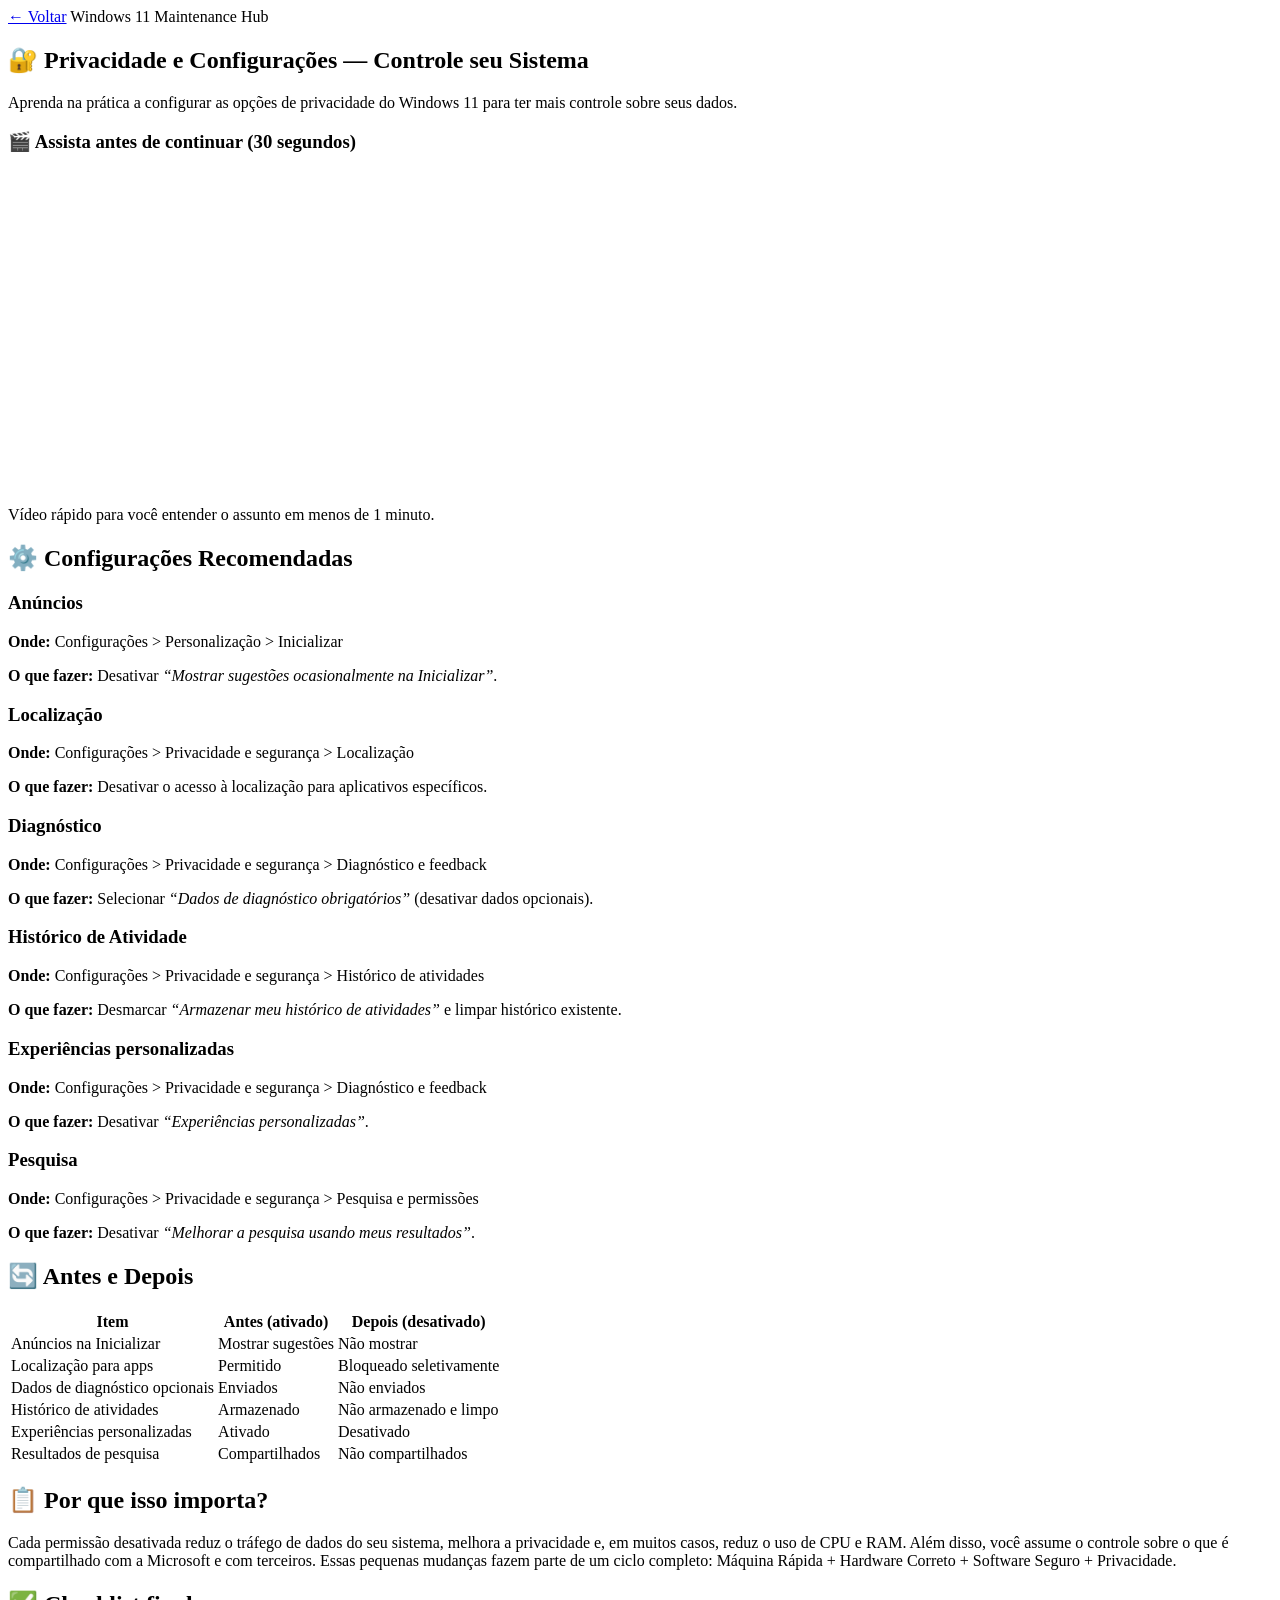
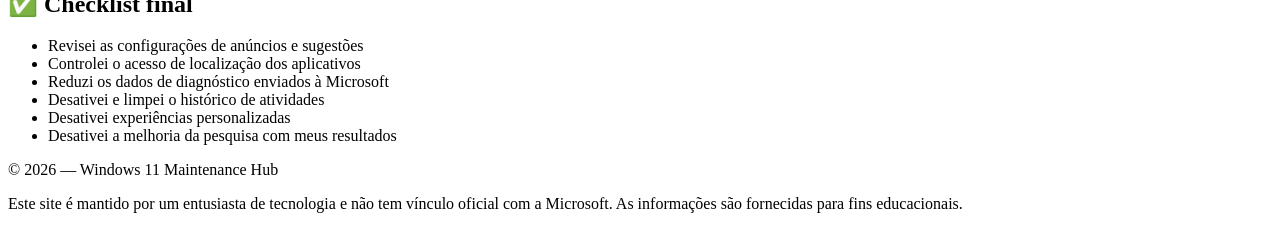
==== configuracoes.html @ 060be4b0 "Add configuracoes.html for Windows 11 privacy guide This HTML file provides a comprehensive guide on" ====
<!DOCTYPE html>
<html lang="pt-BR">
<head>
    <meta charset="UTF-8">
    <meta name="viewport" content="width=device-width, initial-scale=1.0">
    <title>🔐 Privacidade e Configurações — Controle seu Windows 11</title>
    <meta name="description" content="Aprenda a configurar permissões, telemetria e privacidade no Windows 11. Controle o que seu sistema compartilha.">
    <link rel="canonical" href="https://edusidegum.github.io/windows11/configuracoes.html">
    <meta name="robots" content="index, follow, max-snippet:-1, max-image-preview:large">
    <meta property="og:type" content="website">
    <meta property="og:title" content="🔐 Privacidade e Configurações — Controle seu Windows 11">
    <meta property="og:description" content="Aprenda a configurar permissões, telemetria e privacidade no Windows 11. Controle o que seu sistema compartilha.">
    <meta property="og:url" content="https://edusidegum.github.io/windows11/configuracoes.html">
    <meta property="og:image" content="https://edusidegum.github.io/windows11/assets/img/og-privacidade.jpg">
    <meta property="og:locale" content="pt_BR">
    <meta name="twitter:card" content="summary_large_image">
    <link rel="stylesheet" href="assets/css/style.css">
</head>
<body>
    <header class="topbar">
        <div class="container topbar-inner">
            <a href="dashboard.html" class="btn-voltar">← Voltar</a>
            <span class="topbar-title">Windows 11 Maintenance Hub</span>
        </div>
    </header>
    <main class="container">
        <section class="hero">
            <h1>🔐 Privacidade e Configurações — Controle seu Sistema</h1>
            <p>Aprenda na prática a configurar as opções de privacidade do Windows 11 para ter mais controle sobre seus dados.</p>
        </section>

        <section class="video-destaque">
            <h3>🎬 Assista antes de continuar (30 segundos)</h3>
            <iframe width="560" height="315"
                src="https://www.youtube.com/embed/grVp3WsJunA"
                title="Vídeo explicativo rápido"
                frameborder="0"
                allow="accelerometer; autoplay; clipboard-write; encrypted-media; gyroscope; picture-in-picture"
                allowfullscreen>
            </iframe>
            <p class="legenda-video">Vídeo rápido para você entender o assunto em menos de 1 minuto.</p>
        </section>

        <section class="secao-cards">
            <h2>⚙️ Configurações Recomendadas</h2>
            <div class="grid-3">
                <article class="card">
                    <h3>Anúncios</h3>
                    <p><strong>Onde:</strong> Configurações &gt; Personalização &gt; Inicializar</p>
                    <p><strong>O que fazer:</strong> Desativar <em>“Mostrar sugestões ocasionalmente na Inicializar”</em>.</p>
                </article>
                <article class="card">
                    <h3>Localização</h3>
                    <p><strong>Onde:</strong> Configurações &gt; Privacidade e segurança &gt; Localização</p>
                    <p><strong>O que fazer:</strong> Desativar o acesso à localização para aplicativos específicos.</p>
                </article>
                <article class="card">
                    <h3>Diagnóstico</h3>
                    <p><strong>Onde:</strong> Configurações &gt; Privacidade e segurança &gt; Diagnóstico e feedback</p>
                    <p><strong>O que fazer:</strong> Selecionar <em>“Dados de diagnóstico obrigatórios”</em> (desativar dados opcionais).</p>
                </article>
                <article class="card">
                    <h3>Histórico de Atividade</h3>
                    <p><strong>Onde:</strong> Configurações &gt; Privacidade e segurança &gt; Histórico de atividades</p>
                    <p><strong>O que fazer:</strong> Desmarcar <em>“Armazenar meu histórico de atividades”</em> e limpar histórico existente.</p>
                </article>
                <article class="card">
                    <h3>Experiências personalizadas</h3>
                    <p><strong>Onde:</strong> Configurações &gt; Privacidade e segurança &gt; Diagnóstico e feedback</p>
                    <p><strong>O que fazer:</strong> Desativar <em>“Experiências personalizadas”</em>.</p>
                </article>
                <article class="card">
                    <h3>Pesquisa</h3>
                    <p><strong>Onde:</strong> Configurações &gt; Privacidade e segurança &gt; Pesquisa e permissões</p>
                    <p><strong>O que fazer:</strong> Desativar <em>“Melhorar a pesquisa usando meus resultados”</em>.</p>
                </article>
            </div>
        </section>

        <section class="secao-tabela">
            <h2>🔄 Antes e Depois</h2>
            <table>
                <thead>
                    <tr>
                        <th>Item</th>
                        <th>Antes (ativado)</th>
                        <th>Depois (desativado)</th>
                    </tr>
                </thead>
                <tbody>
                    <tr><td>Anúncios na Inicializar</td><td>Mostrar sugestões</td><td>Não mostrar</td></tr>
                    <tr><td>Localização para apps</td><td>Permitido</td><td>Bloqueado seletivamente</td></tr>
                    <tr><td>Dados de diagnóstico opcionais</td><td>Enviados</td><td>Não enviados</td></tr>
                    <tr><td>Histórico de atividades</td><td>Armazenado</td><td>Não armazenado e limpo</td></tr>
                    <tr><td>Experiências personalizadas</td><td>Ativado</td><td>Desativado</td></tr>
                    <tr><td>Resultados de pesquisa</td><td>Compartilhados</td><td>Não compartilhados</td></tr>
                </tbody>
            </table>
        </section>

        <section class="secao-importancia">
            <h2>📋 Por que isso importa?</h2>
            <p>Cada permissão desativada reduz o tráfego de dados do seu sistema, melhora a privacidade e, em muitos casos, reduz o uso de CPU e RAM. Além disso, você assume o controle sobre o que é compartilhado com a Microsoft e com terceiros. Essas pequenas mudanças fazem parte de um ciclo completo: Máquina Rápida + Hardware Correto + Software Seguro + Privacidade.</p>
        </section>

        <section class="checklist">
            <h2>✅ Checklist final</h2>
            <ul>
                <li>Revisei as configurações de anúncios e sugestões</li>
                <li>Controlei o acesso de localização dos aplicativos</li>
                <li>Reduzi os dados de diagnóstico enviados à Microsoft</li>
                <li>Desativei e limpei o histórico de atividades</li>
                <li>Desativei experiências personalizadas</li>
                <li>Desativei a melhoria da pesquisa com meus resultados</li>
            </ul>
        </section>
    </main>

    <footer class="site-footer">
        <div class="container">
            <p>© 2026 — Windows 11 Maintenance Hub</p>
            <p class="disclaimer">Este site é mantido por um entusiasta de tecnologia e não tem vínculo oficial com a Microsoft. As informações são fornecidas para fins educacionais.</p>
        </div>
    </footer>

    <script src="assets/js/main.js"></script>
</body>
</html>
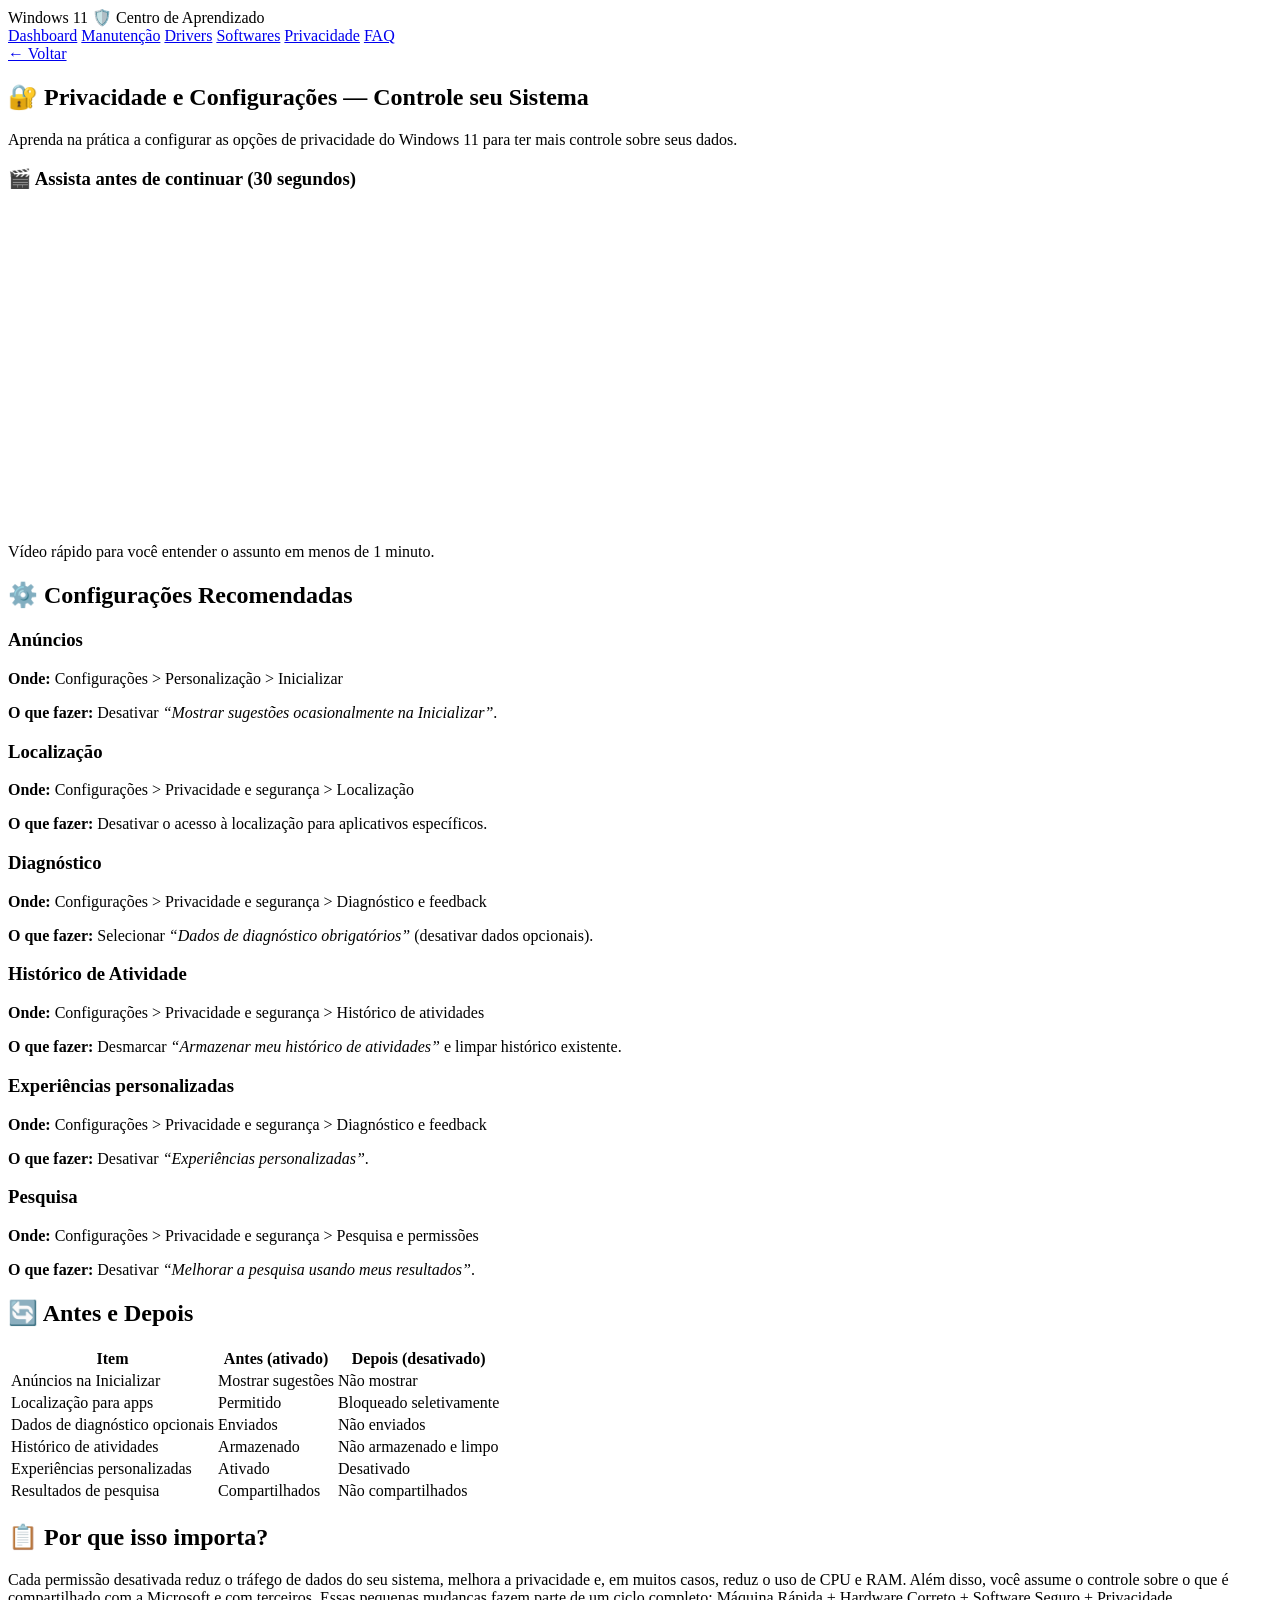
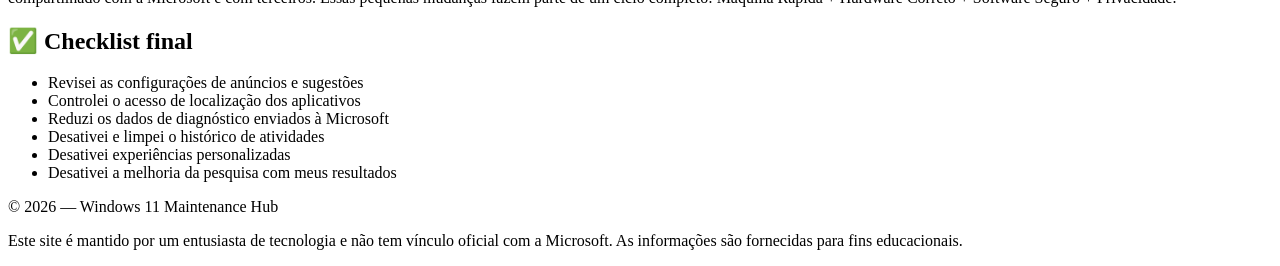
==== commit 726e100d: "Update configuracoes.html" ====
--- a/configuracoes.html
+++ b/configuracoes.html
@@ -17,12 +17,18 @@
     <link rel="stylesheet" href="assets/css/style.css">
 </head>
 <body>
-    <header class="topbar">
-        <div class="container topbar-inner">
-            <a href="dashboard.html" class="btn-voltar">← Voltar</a>
-            <span class="topbar-title">Windows 11 Maintenance Hub</span>
-        </div>
-    </header>
+    <header class="top-header">
+    <div class="header-logo">Windows 11 🛡️ <span>Centro de Aprendizado</span></div>
+    <nav class="header-nav">
+        <a href="dashboard.html">Dashboard</a>
+        <a href="manutencao.html">Manutenção</a>
+        <a href="drivers.html">Drivers</a>
+        <a href="softwares.html">Softwares</a>
+        <a href="configuracoes.html">Privacidade</a>
+        <a href="FAQ_Microsoft.html">FAQ</a>
+    </nav>
+    <a href="dashboard.html" class="btn-voltar">← Voltar</a>
+</header>
     <main class="container">
         <section class="hero">
             <h1>🔐 Privacidade e Configurações — Controle seu Sistema</h1>
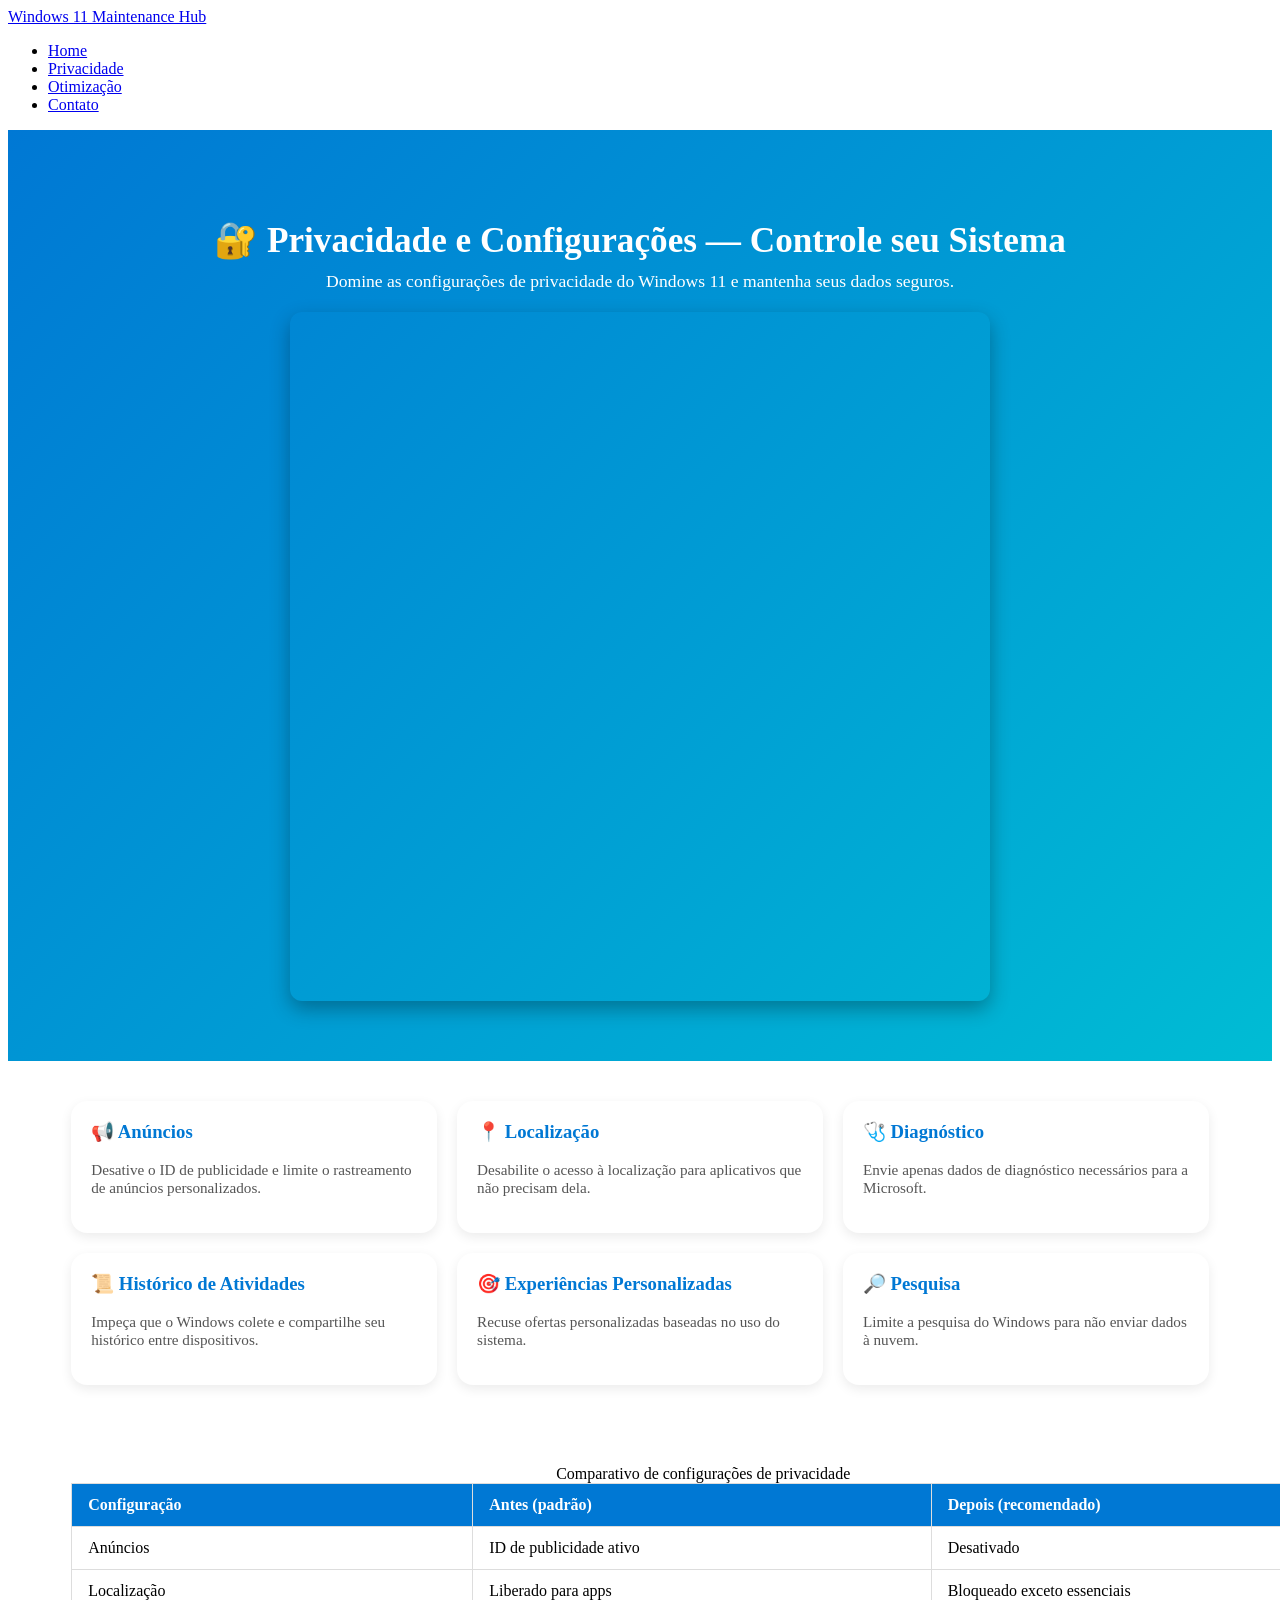
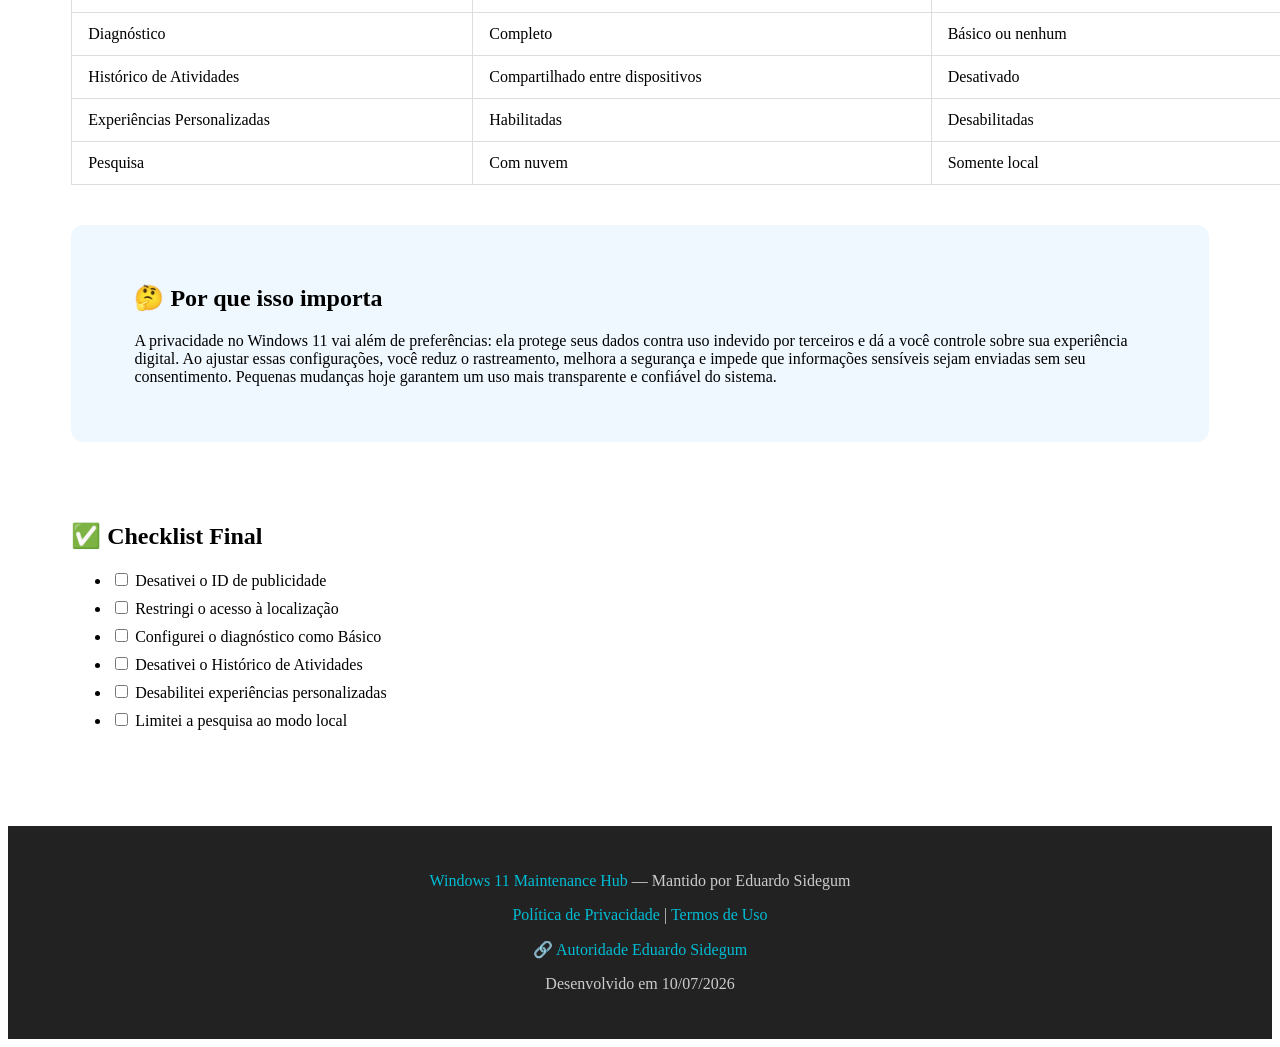
==== commit 87a72524: "Update configuracoes.html" ====
--- a/configuracoes.html
+++ b/configuracoes.html
@@ -1,134 +1,146 @@
 <!DOCTYPE html>
 <html lang="pt-BR">
 <head>
-    <meta charset="UTF-8">
-    <meta name="viewport" content="width=device-width, initial-scale=1.0">
-    <title>🔐 Privacidade e Configurações — Controle seu Windows 11</title>
-    <meta name="description" content="Aprenda a configurar permissões, telemetria e privacidade no Windows 11. Controle o que seu sistema compartilha.">
-    <link rel="canonical" href="https://edusidegum.github.io/windows11/configuracoes.html">
-    <meta name="robots" content="index, follow, max-snippet:-1, max-image-preview:large">
-    <meta property="og:type" content="website">
-    <meta property="og:title" content="🔐 Privacidade e Configurações — Controle seu Windows 11">
-    <meta property="og:description" content="Aprenda a configurar permissões, telemetria e privacidade no Windows 11. Controle o que seu sistema compartilha.">
-    <meta property="og:url" content="https://edusidegum.github.io/windows11/configuracoes.html">
-    <meta property="og:image" content="https://edusidegum.github.io/windows11/assets/img/og-privacidade.jpg">
-    <meta property="og:locale" content="pt_BR">
-    <meta name="twitter:card" content="summary_large_image">
-    <link rel="stylesheet" href="assets/css/style.css">
+  <meta charset="UTF-8">
+  <meta name="viewport" content="width=device-width, initial-scale=1.0">
+  <title>🔐 Privacidade e Configurações — Windows 11 Maintenance Hub</title>
+  <meta name="description" content="Configure a privacidade do seu Windows 11 com recomendações práticas. Controle anúncios, localização, diagnóstico e mais.">
+  <link rel="stylesheet" href="https://edusidegum.github.io/windows11/style.css">
+  <!-- Scripts compartilhados -->
+  <script src="https://edusidegum.github.io/windows11/bloco-incluir.js" defer></script>
+  <script src="https://edusidegum.github.io/windows11/bloco-protecao.js" defer></script>
+  <!-- Tracking: Cookies e GA4/GTM -->
+  <script src="https://edusidegum.github.io/windows11/cookies.js" defer></script>
+  <!-- Google tag (gtag.js) -->
+  <script async src="https://www.googletagmanager.com/gtag/js?id=G-XXXXXXXXXX"></script>
+  <script>
+    window.dataLayer = window.dataLayer || [];
+    function gtag(){dataLayer.push(arguments);}
+    gtag('js', new Date());
+    gtag('config', 'G-XXXXXXXXXX');
+  </script>
+  <!-- Efeitos visuais adicionais (CSS inline opcional) -->
+  <style>
+    .hero { background: linear-gradient(135deg, #0078d4, #00bcd4); color: #fff; padding: 60px 20px; text-align: center; }
+    .hero h1 { font-size: 2.2rem; margin-bottom: 10px; }
+    .hero p { font-size: 1.1rem; max-width: 700px; margin: 0 auto 20px; }
+    .video-wrapper { position: relative; padding-bottom: 56.25%; height: 0; overflow: hidden; max-width: 700px; margin: 0 auto; border-radius: 12px; box-shadow: 0 8px 20px rgba(0,0,0,0.3); }
+    .video-wrapper iframe { position: absolute; top: 0; left: 0; width: 100%; height: 100%; border: 0; }
+    .cards-grid { display: grid; grid-template-columns: repeat(auto-fit, minmax(280px, 1fr)); gap: 20px; padding: 40px 5%; }
+    .card { background: #fff; border-radius: 16px; padding: 20px; box-shadow: 0 4px 12px rgba(0,0,0,0.08); transition: transform 0.2s, box-shadow 0.2s; }
+    .card:hover { transform: translateY(-4px); box-shadow: 0 8px 24px rgba(0,0,0,0.12); }
+    .card h3 { color: #0078d4; margin-top: 0; }
+    .card p { color: #555; font-size: 0.95rem; }
+    .comparison-table { width: 100%; border-collapse: collapse; margin: 40px 5%; }
+    .comparison-table th, .comparison-table td { padding: 12px 16px; border: 1px solid #ddd; text-align: left; }
+    .comparison-table th { background: #0078d4; color: #fff; }
+    .comparison-table td { background: #fff; }
+    .educativo { background: #f0f8ff; padding: 40px 5%; border-radius: 12px; margin: 20px 5%; }
+    .checklist { padding: 40px 5%; }
+    .checklist li { margin-bottom: 8px; }
+    .site-footer { background: #222; color: #ccc; text-align: center; padding: 30px 20px; margin-top: 40px; }
+    .site-footer a { color: #00bcd4; text-decoration: none; }
+  </style>
 </head>
 <body>
-    <header class="top-header">
-    <div class="header-logo">Windows 11 🛡️ <span>Centro de Aprendizado</span></div>
-    <nav class="header-nav">
-        <a href="dashboard.html">Dashboard</a>
-        <a href="manutencao.html">Manutenção</a>
-        <a href="drivers.html">Drivers</a>
-        <a href="softwares.html">Softwares</a>
-        <a href="configuracoes.html">Privacidade</a>
-        <a href="FAQ_Microsoft.html">FAQ</a>
-    </nav>
-    <a href="dashboard.html" class="btn-voltar">← Voltar</a>
-</header>
-    <main class="container">
-        <section class="hero">
-            <h1>🔐 Privacidade e Configurações — Controle seu Sistema</h1>
-            <p>Aprenda na prática a configurar as opções de privacidade do Windows 11 para ter mais controle sobre seus dados.</p>
-        </section>
+  <!-- Header Local (Específico da página) -->
+  <header class="sticky-header" role="banner">
+    <div class="header-inner">
+      <a href="https://edusidegum.github.io/windows11/" class="logo">Windows 11 Maintenance Hub</a>
+      <nav aria-label="Navegação principal">
+        <ul>
+          <li><a href="index.html">Home</a></li>
+          <li><a href="configuracoes.html" class="active">Privacidade</a></li>
+          <li><a href="otimizacao.html">Otimização</a></li>
+          <li><a href="contato.html">Contato</a></li>
+        </ul>
+      </nav>
+    </div>
+  </header>
+  <div class="header-spacer"></div>
 
-        <section class="video-destaque">
-            <h3>🎬 Assista antes de continuar (30 segundos)</h3>
-            <iframe width="560" height="315"
-                src="https://www.youtube.com/embed/grVp3WsJunA"
-                title="Vídeo explicativo rápido"
-                frameborder="0"
-                allow="accelerometer; autoplay; clipboard-write; encrypted-media; gyroscope; picture-in-picture"
-                allowfullscreen>
-            </iframe>
-            <p class="legenda-video">Vídeo rápido para você entender o assunto em menos de 1 minuto.</p>
-        </section>
+  <!-- Hero -->
+  <section class="hero">
+    <h1>🔐 Privacidade e Configurações — Controle seu Sistema</h1>
+    <p>Domine as configurações de privacidade do Windows 11 e mantenha seus dados seguros.</p>
+    <div class="video-wrapper">
+      <iframe src="https://www.youtube.com/embed/_34GTJKnWNo" title="Privacidade Windows 11" allow="accelerometer; autoplay; clipboard-write; encrypted-media; gyroscope; picture-in-picture" allowfullscreen loading="lazy"></iframe>
+    </div>
+  </section>
 
-        <section class="secao-cards">
-            <h2>⚙️ Configurações Recomendadas</h2>
-            <div class="grid-3">
-                <article class="card">
-                    <h3>Anúncios</h3>
-                    <p><strong>Onde:</strong> Configurações &gt; Personalização &gt; Inicializar</p>
-                    <p><strong>O que fazer:</strong> Desativar <em>“Mostrar sugestões ocasionalmente na Inicializar”</em>.</p>
-                </article>
-                <article class="card">
-                    <h3>Localização</h3>
-                    <p><strong>Onde:</strong> Configurações &gt; Privacidade e segurança &gt; Localização</p>
-                    <p><strong>O que fazer:</strong> Desativar o acesso à localização para aplicativos específicos.</p>
-                </article>
-                <article class="card">
-                    <h3>Diagnóstico</h3>
-                    <p><strong>Onde:</strong> Configurações &gt; Privacidade e segurança &gt; Diagnóstico e feedback</p>
-                    <p><strong>O que fazer:</strong> Selecionar <em>“Dados de diagnóstico obrigatórios”</em> (desativar dados opcionais).</p>
-                </article>
-                <article class="card">
-                    <h3>Histórico de Atividade</h3>
-                    <p><strong>Onde:</strong> Configurações &gt; Privacidade e segurança &gt; Histórico de atividades</p>
-                    <p><strong>O que fazer:</strong> Desmarcar <em>“Armazenar meu histórico de atividades”</em> e limpar histórico existente.</p>
-                </article>
-                <article class="card">
-                    <h3>Experiências personalizadas</h3>
-                    <p><strong>Onde:</strong> Configurações &gt; Privacidade e segurança &gt; Diagnóstico e feedback</p>
-                    <p><strong>O que fazer:</strong> Desativar <em>“Experiências personalizadas”</em>.</p>
-                </article>
-                <article class="card">
-                    <h3>Pesquisa</h3>
-                    <p><strong>Onde:</strong> Configurações &gt; Privacidade e segurança &gt; Pesquisa e permissões</p>
-                    <p><strong>O que fazer:</strong> Desativar <em>“Melhorar a pesquisa usando meus resultados”</em>.</p>
-                </article>
-            </div>
-        </section>
+  <!-- 6 Cards de Configurações Recomendadas -->
+  <section class="cards-grid">
+    <article class="card">
+      <h3>📢 Anúncios</h3>
+      <p>Desative o ID de publicidade e limite o rastreamento de anúncios personalizados.</p>
+    </article>
+    <article class="card">
+      <h3>📍 Localização</h3>
+      <p>Desabilite o acesso à localização para aplicativos que não precisam dela.</p>
+    </article>
+    <article class="card">
+      <h3>🩺 Diagnóstico</h3>
+      <p>Envie apenas dados de diagnóstico necessários para a Microsoft.</p>
+    </article>
+    <article class="card">
+      <h3>📜 Histórico de Atividades</h3>
+      <p>Impeça que o Windows colete e compartilhe seu histórico entre dispositivos.</p>
+    </article>
+    <article class="card">
+      <h3>🎯 Experiências Personalizadas</h3>
+      <p>Recuse ofertas personalizadas baseadas no uso do sistema.</p>
+    </article>
+    <article class="card">
+      <h3>🔎 Pesquisa</h3>
+      <p>Limite a pesquisa do Windows para não enviar dados à nuvem.</p>
+    </article>
+  </section>
 
-        <section class="secao-tabela">
-            <h2>🔄 Antes e Depois</h2>
-            <table>
-                <thead>
-                    <tr>
-                        <th>Item</th>
-                        <th>Antes (ativado)</th>
-                        <th>Depois (desativado)</th>
-                    </tr>
-                </thead>
-                <tbody>
-                    <tr><td>Anúncios na Inicializar</td><td>Mostrar sugestões</td><td>Não mostrar</td></tr>
-                    <tr><td>Localização para apps</td><td>Permitido</td><td>Bloqueado seletivamente</td></tr>
-                    <tr><td>Dados de diagnóstico opcionais</td><td>Enviados</td><td>Não enviados</td></tr>
-                    <tr><td>Histórico de atividades</td><td>Armazenado</td><td>Não armazenado e limpo</td></tr>
-                    <tr><td>Experiências personalizadas</td><td>Ativado</td><td>Desativado</td></tr>
-                    <tr><td>Resultados de pesquisa</td><td>Compartilhados</td><td>Não compartilhados</td></tr>
-                </tbody>
-            </table>
-        </section>
+  <!-- Tabela Antes vs Depois -->
+  <table class="comparison-table">
+    <caption>Comparativo de configurações de privacidade</caption>
+    <thead>
+      <tr>
+        <th>Configuração</th>
+        <th>Antes (padrão)</th>
+        <th>Depois (recomendado)</th>
+      </tr>
+    </thead>
+    <tbody>
+      <tr><td>Anúncios</td><td>ID de publicidade ativo</td><td>Desativado</td></tr>
+      <tr><td>Localização</td><td>Liberado para apps</td><td>Bloqueado exceto essenciais</td></tr>
+      <tr><td>Diagnóstico</td><td>Completo</td><td>Básico ou nenhum</td></tr>
+      <tr><td>Histórico de Atividades</td><td>Compartilhado entre dispositivos</td><td>Desativado</td></tr>
+      <tr><td>Experiências Personalizadas</td><td>Habilitadas</td><td>Desabilitadas</td></tr>
+      <tr><td>Pesquisa</td><td>Com nuvem</td><td>Somente local</td></tr>
+    </tbody>
+  </table>
 
-        <section class="secao-importancia">
-            <h2>📋 Por que isso importa?</h2>
-            <p>Cada permissão desativada reduz o tráfego de dados do seu sistema, melhora a privacidade e, em muitos casos, reduz o uso de CPU e RAM. Além disso, você assume o controle sobre o que é compartilhado com a Microsoft e com terceiros. Essas pequenas mudanças fazem parte de um ciclo completo: Máquina Rápida + Hardware Correto + Software Seguro + Privacidade.</p>
-        </section>
+  <!-- Por que isso importa -->
+  <section class="educativo">
+    <h2>🤔 Por que isso importa</h2>
+    <p>A privacidade no Windows 11 vai além de preferências: ela protege seus dados contra uso indevido por terceiros e dá a você controle sobre sua experiência digital. Ao ajustar essas configurações, você reduz o rastreamento, melhora a segurança e impede que informações sensíveis sejam enviadas sem seu consentimento. Pequenas mudanças hoje garantem um uso mais transparente e confiável do sistema.</p>
+  </section>
 
-        <section class="checklist">
-            <h2>✅ Checklist final</h2>
-            <ul>
-                <li>Revisei as configurações de anúncios e sugestões</li>
-                <li>Controlei o acesso de localização dos aplicativos</li>
-                <li>Reduzi os dados de diagnóstico enviados à Microsoft</li>
-                <li>Desativei e limpei o histórico de atividades</li>
-                <li>Desativei experiências personalizadas</li>
-                <li>Desativei a melhoria da pesquisa com meus resultados</li>
-            </ul>
-        </section>
-    </main>
+  <!-- Checklist Final -->
+  <section class="checklist">
+    <h2>✅ Checklist Final</h2>
+    <ul>
+      <li><input type="checkbox" id="c1"><label for="c1"> Desativei o ID de publicidade</label></li>
+      <li><input type="checkbox" id="c2"><label for="c2"> Restringi o acesso à localização</label></li>
+      <li><input type="checkbox" id="c3"><label for="c3"> Configurei o diagnóstico como Básico</label></li>
+      <li><input type="checkbox" id="c4"><label for="c4"> Desativei o Histórico de Atividades</label></li>
+      <li><input type="checkbox" id="c5"><label for="c5"> Desabilitei experiências personalizadas</label></li>
+      <li><input type="checkbox" id="c6"><label for="c6"> Limitei a pesquisa ao modo local</label></li>
+    </ul>
+  </section>
 
-    <footer class="site-footer">
-        <div class="container">
-            <p>© 2026 — Windows 11 Maintenance Hub</p>
-            <p class="disclaimer">Este site é mantido por um entusiasta de tecnologia e não tem vínculo oficial com a Microsoft. As informações são fornecidas para fins educacionais.</p>
-        </div>
-    </footer>
-
-    <script src="assets/js/main.js"></script>
+  <!-- Footer Compartilhado (via include ou direto) -->
+  <footer class="site-footer" role="contentinfo">
+    <p><a href="https://edusidegum.github.io/windows11/">Windows 11 Maintenance Hub</a> — Mantido por Eduardo Sidegum</p>
+    <p><a href="politica-de-privacidade.html">Política de Privacidade</a> | <a href="termos-de-uso.html">Termos de Uso</a></p>
+    <p>🔗 <a href="https://edusidegum.github.io/">Autoridade Eduardo Sidegum</a></p>
+    <p>Desenvolvido em 10/07/2026</p>
+  </footer>
 </body>
 </html>
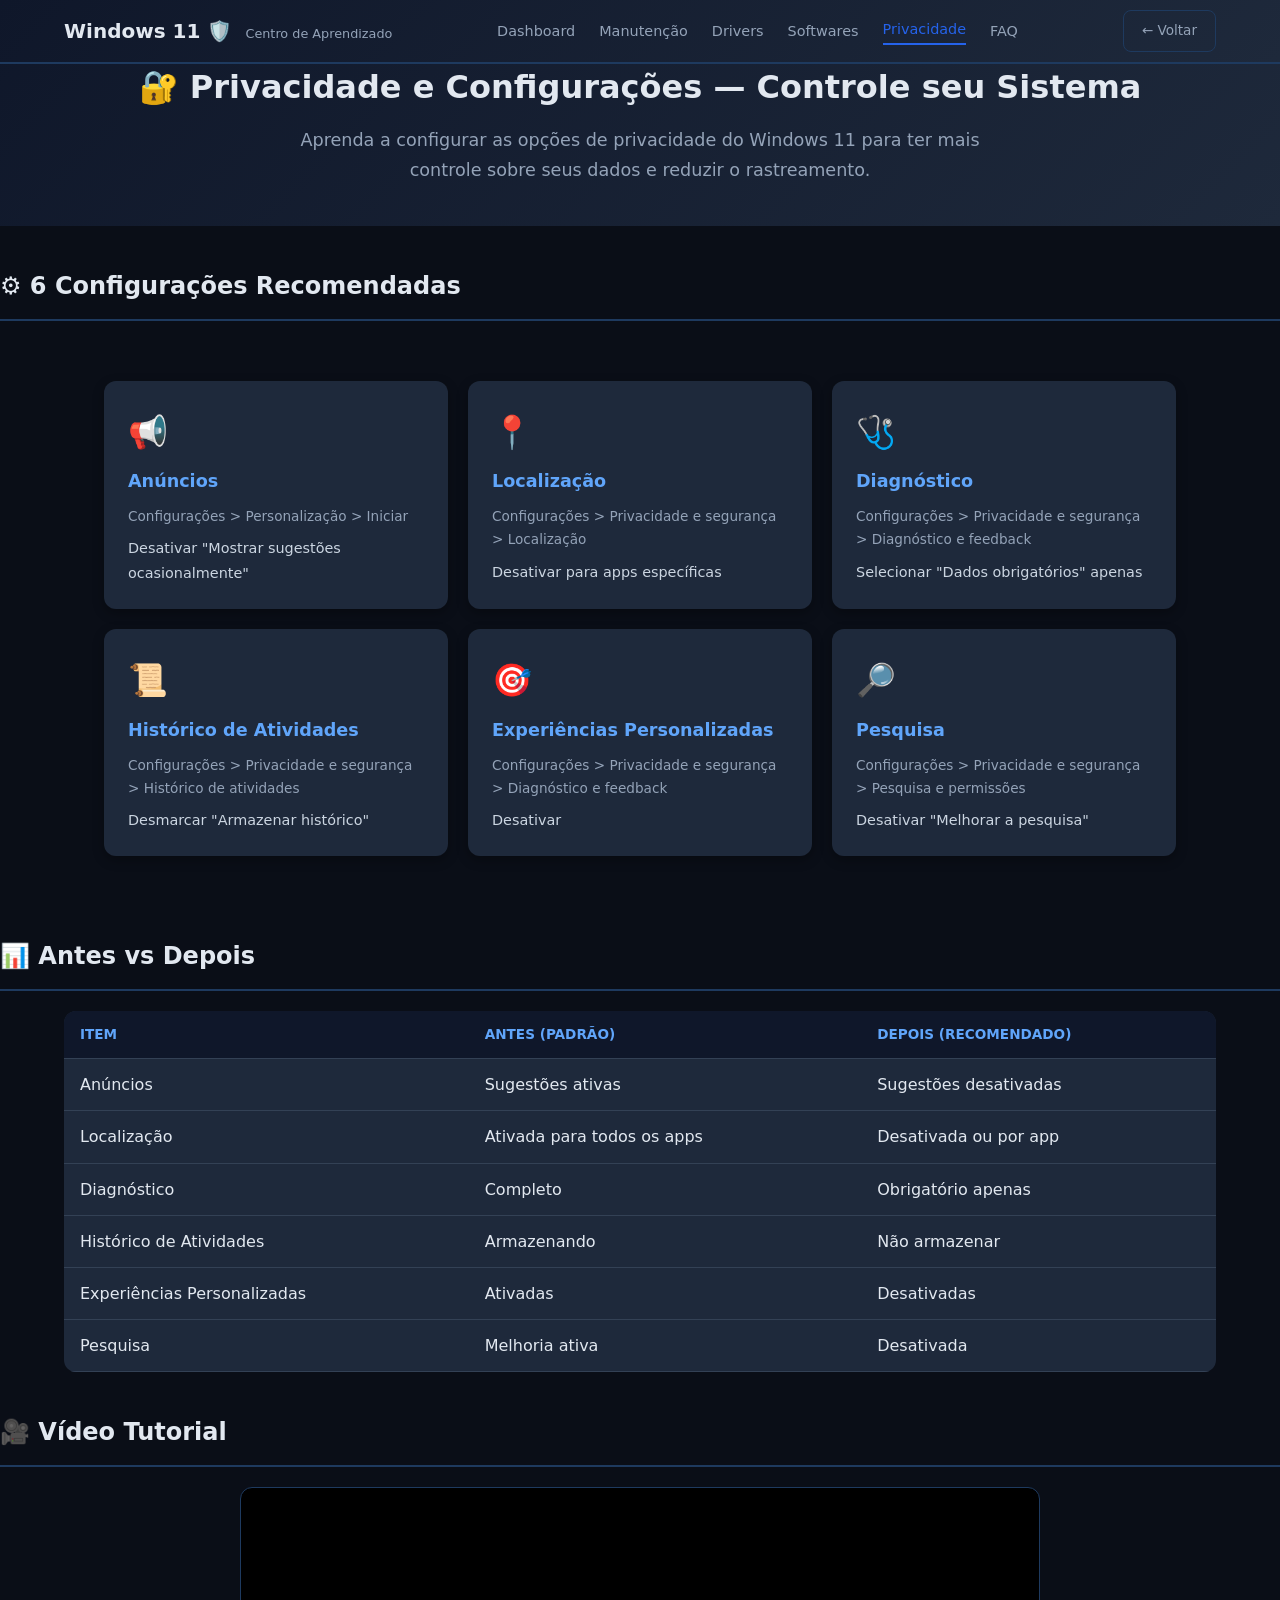
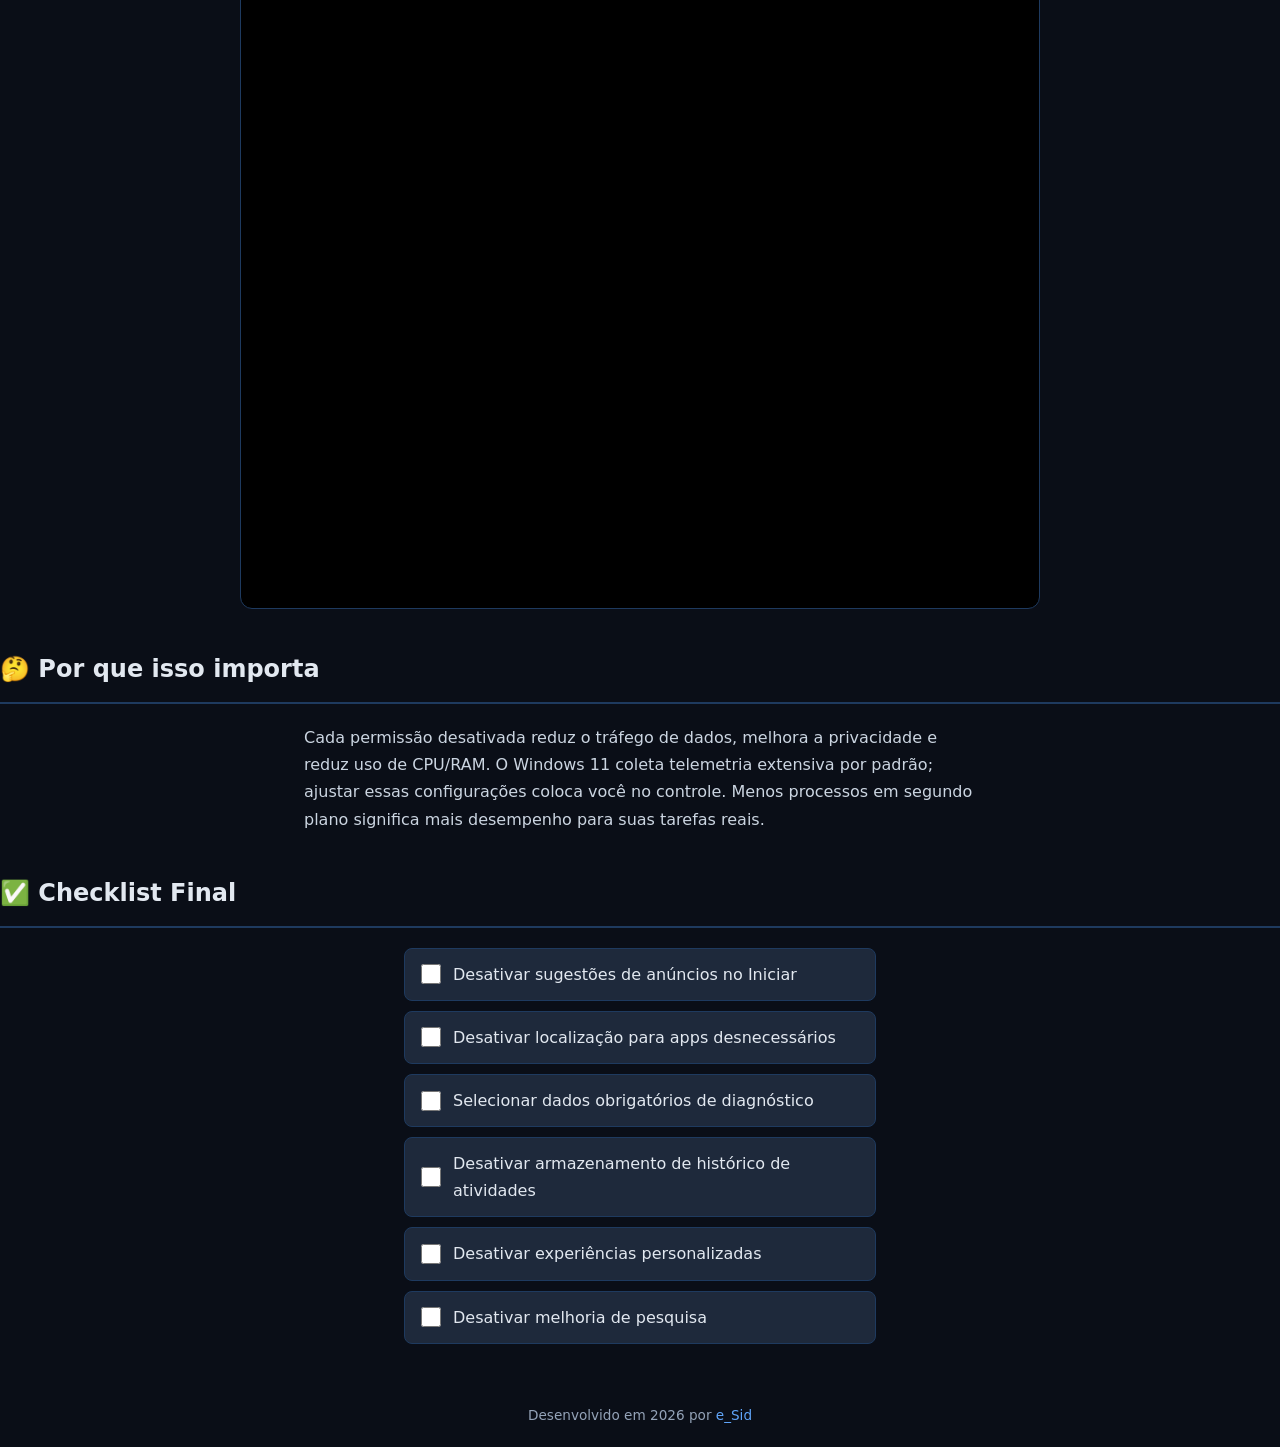
==== commit 63264b42: "Update configuracoes.html" ====
--- a/configuracoes.html
+++ b/configuracoes.html
@@ -3,144 +3,379 @@
 <head>
   <meta charset="UTF-8">
   <meta name="viewport" content="width=device-width, initial-scale=1.0">
-  <title>🔐 Privacidade e Configurações — Windows 11 Maintenance Hub</title>
-  <meta name="description" content="Configure a privacidade do seu Windows 11 com recomendações práticas. Controle anúncios, localização, diagnóstico e mais.">
-  <link rel="stylesheet" href="https://edusidegum.github.io/windows11/style.css">
-  <!-- Scripts compartilhados -->
-  <script src="https://edusidegum.github.io/windows11/bloco-incluir.js" defer></script>
-  <script src="https://edusidegum.github.io/windows11/bloco-protecao.js" defer></script>
-  <!-- Tracking: Cookies e GA4/GTM -->
-  <script src="https://edusidegum.github.io/windows11/cookies.js" defer></script>
-  <!-- Google tag (gtag.js) -->
-  <script async src="https://www.googletagmanager.com/gtag/js?id=G-XXXXXXXXXX"></script>
-  <script>
-    window.dataLayer = window.dataLayer || [];
-    function gtag(){dataLayer.push(arguments);}
-    gtag('js', new Date());
-    gtag('config', 'G-XXXXXXXXXX');
+
+  <!-- Scripts Core (defer) -->
+  <script src="https://raw.githubusercontent.com/edusidegum/menu/main/scripts/bloco-incluir.js" defer></script>
+  <script src="https://raw.githubusercontent.com/edusidegum/menu/main/scripts/bloco-protecao.js" defer></script>
+
+  <title>Privacidade e Configurações — Windows 11</title>
+  <meta name="description" content="Aprenda a configurar privacidade no Windows 11: anúncios, localização, diagnóstico, histórico de atividades e mais.">
+  <meta name="author" content="Eduardo Sidegum">
+  <meta name="robots" content="index, follow, max-snippet:-1, max-image-preview:large">
+  <meta name="googlebot" content="index, follow, max-snippet:-1, max-image-preview:large">
+  <meta name="bingbot" content="index, follow, max-snippet:-1, max-image-preview:large">
+
+  <link rel="canonical" href="https://edusidegum.github.io/windows11/configuracoes.html">
+
+  <!-- Open Graph -->
+  <meta property="og:type" content="website">
+  <meta property="og:title" content="Privacidade e Configurações — Windows 11">
+  <meta property="og:description" content="Aprenda a configurar privacidade no Windows 11: anúncios, localização, diagnóstico, histórico de atividades e mais.">
+  <meta property="og:url" content="https://edusidegum.github.io/windows11/configuracoes.html">
+  <meta property="og:image" content="https://edusidegum.github.io/windows11/assets/img/og-configuracoes.webp">
+  <meta property="og:locale" content="pt_BR">
+  <meta name="twitter:card" content="summary_large_image">
+  <meta name="twitter:title" content="Privacidade e Configurações — Windows 11">
+  <meta name="twitter:description" content="Aprenda a configurar privacidade no Windows 11: anúncios, localização, diagnóstico, histórico de atividades e mais.">
+  <meta name="twitter:image" content="https://edusidegum.github.io/windows11/assets/img/og-configuracoes.webp">
+
+  <!-- CSS -->
+  <link rel="stylesheet" href="assets/css/style.css">
+
+  <!-- JSON-LD -->
+  <script type="application/ld+json">
+  {
+    "@context": "https://schema.org",
+    "@graph": [
+      {
+        "@type": "Person",
+        "@id": "https://edusidegum.github.io/windows11/#person",
+        "name": "Eduardo Sidegum",
+        "jobTitle": "Especialista em Windows 11"
+      },
+      {
+        "@type": "WebSite",
+        "@id": "https://edusidegum.github.io/windows11/#website",
+        "url": "https://edusidegum.github.io/windows11/",
+        "publisher": { "@id": "https://edusidegum.github.io/windows11/#person" }
+      },
+      {
+        "@type": "BreadcrumbList",
+        "itemListElement": [
+          { "@type": "ListItem", "position": 1, "name": "Dashboard", "item": "https://edusidegum.github.io/windows11/dashboard.html" },
+          { "@type": "ListItem", "position": 2, "name": "Privacidade e Configurações", "item": "https://edusidegum.github.io/windows11/configuracoes.html" }
+        ]
+      }
+    ]
+  }
   </script>
-  <!-- Efeitos visuais adicionais (CSS inline opcional) -->
+
   <style>
-    .hero { background: linear-gradient(135deg, #0078d4, #00bcd4); color: #fff; padding: 60px 20px; text-align: center; }
-    .hero h1 { font-size: 2.2rem; margin-bottom: 10px; }
-    .hero p { font-size: 1.1rem; max-width: 700px; margin: 0 auto 20px; }
-    .video-wrapper { position: relative; padding-bottom: 56.25%; height: 0; overflow: hidden; max-width: 700px; margin: 0 auto; border-radius: 12px; box-shadow: 0 8px 20px rgba(0,0,0,0.3); }
-    .video-wrapper iframe { position: absolute; top: 0; left: 0; width: 100%; height: 100%; border: 0; }
-    .cards-grid { display: grid; grid-template-columns: repeat(auto-fit, minmax(280px, 1fr)); gap: 20px; padding: 40px 5%; }
-    .card { background: #fff; border-radius: 16px; padding: 20px; box-shadow: 0 4px 12px rgba(0,0,0,0.08); transition: transform 0.2s, box-shadow 0.2s; }
-    .card:hover { transform: translateY(-4px); box-shadow: 0 8px 24px rgba(0,0,0,0.12); }
-    .card h3 { color: #0078d4; margin-top: 0; }
-    .card p { color: #555; font-size: 0.95rem; }
-    .comparison-table { width: 100%; border-collapse: collapse; margin: 40px 5%; }
-    .comparison-table th, .comparison-table td { padding: 12px 16px; border: 1px solid #ddd; text-align: left; }
-    .comparison-table th { background: #0078d4; color: #fff; }
-    .comparison-table td { background: #fff; }
-    .educativo { background: #f0f8ff; padding: 40px 5%; border-radius: 12px; margin: 20px 5%; }
-    .checklist { padding: 40px 5%; }
-    .checklist li { margin-bottom: 8px; }
-    .site-footer { background: #222; color: #ccc; text-align: center; padding: 30px 20px; margin-top: 40px; }
-    .site-footer a { color: #00bcd4; text-decoration: none; }
+    /* Classes exclusivas para esta página */
+    .config-hero {
+      text-align: center;
+      padding: 60px 5% 40px;
+      background: linear-gradient(135deg, #0f172a 0%, #1e293b 100%);
+      color: #e2e8f0;
+    }
+    .config-hero h1 {
+      font-size: 2rem;
+      margin-bottom: 12px;
+    }
+    .config-hero p {
+      font-size: 1.1rem;
+      color: #94a3b8;
+      max-width: 700px;
+      margin: 0 auto;
+    }
+    .config-grid {
+      display: grid;
+      grid-template-columns: repeat(auto-fit, minmax(280px, 1fr));
+      gap: 20px;
+      padding: 40px 5%;
+      max-width: 1200px;
+      margin: 0 auto;
+    }
+    .config-card {
+      background: #1e293b;
+      border-radius: 12px;
+      padding: 24px;
+      color: #e2e8f0;
+      box-shadow: 0 4px 12px rgba(0,0,0,0.3);
+      transition: transform 0.2s;
+    }
+    .config-card:hover {
+      transform: translateY(-4px);
+    }
+    .config-card .icon {
+      font-size: 2rem;
+      margin-bottom: 8px;
+    }
+    .config-card h3 {
+      font-size: 1.1rem;
+      margin-bottom: 8px;
+      color: #60a5fa;
+    }
+    .config-card .path {
+      font-size: 0.85rem;
+      color: #94a3b8;
+      margin-bottom: 8px;
+    }
+    .config-card .action {
+      font-size: 0.9rem;
+      color: #cbd5e1;
+    }
+    .section-title {
+      text-align: center;
+      font-size: 1.5rem;
+      margin: 40px 0 20px;
+      color: #e2e8f0;
+    }
+    .table-responsive {
+      overflow-x: auto;
+      margin: 0 5% 40px;
+    }
+    table {
+      width: 100%;
+      border-collapse: collapse;
+      background: #1e293b;
+      color: #e2e8f0;
+      border-radius: 12px;
+      overflow: hidden;
+    }
+    th, td {
+      padding: 12px 16px;
+      text-align: left;
+      border-bottom: 1px solid #334155;
+    }
+    th {
+      background: #0f172a;
+      color: #60a5fa;
+      font-weight: 600;
+    }
+    .video-wrapper {
+      position: relative;
+      padding-bottom: 56.25%;
+      height: 0;
+      overflow: hidden;
+      max-width: 800px;
+      margin: 0 auto 40px;
+      border-radius: 12px;
+    }
+    .video-wrapper iframe {
+      position: absolute;
+      top: 0;
+      left: 0;
+      width: 100%;
+      height: 100%;
+      border: 0;
+    }
+    .why-section {
+      max-width: 800px;
+      margin: 0 auto 40px;
+      padding: 0 5%;
+      color: #cbd5e1;
+      font-size: 1rem;
+      line-height: 1.7;
+    }
+    .checklist {
+      max-width: 600px;
+      margin: 0 auto 40px;
+      padding: 0 5%;
+    }
+    .checklist-item {
+      display: flex;
+      align-items: center;
+      gap: 12px;
+      padding: 12px 16px;
+      background: #1e293b;
+      border-radius: 8px;
+      margin-bottom: 10px;
+      color: #e2e8f0;
+      cursor: pointer;
+      transition: background 0.2s;
+    }
+    .checklist-item.checked {
+      background: #0f172a;
+      text-decoration: line-through;
+      opacity: 0.7;
+    }
+    .checklist-item input[type="checkbox"] {
+      width: 20px;
+      height: 20px;
+      accent-color: #2563eb;
+      cursor: pointer;
+    }
+    .authority-link {
+      text-align: center;
+      padding: 20px 5%;
+      color: #94a3b8;
+      font-size: 0.85rem;
+    }
+    .authority-link a {
+      color: #60a5fa;
+      text-decoration: none;
+    }
+    .authority-link a:hover {
+      text-decoration: underline;
+    }
+    @media (max-width: 700px) {
+      .config-hero h1 { font-size: 1.5rem; }
+      .config-grid { grid-template-columns: 1fr; padding: 20px 3%; }
+    }
   </style>
 </head>
 <body>
-  <!-- Header Local (Específico da página) -->
-  <header class="sticky-header" role="banner">
-    <div class="header-inner">
-      <a href="https://edusidegum.github.io/windows11/" class="logo">Windows 11 Maintenance Hub</a>
-      <nav aria-label="Navegação principal">
-        <ul>
-          <li><a href="index.html">Home</a></li>
-          <li><a href="configuracoes.html" class="active">Privacidade</a></li>
-          <li><a href="otimizacao.html">Otimização</a></li>
-          <li><a href="contato.html">Contato</a></li>
-        </ul>
-      </nav>
-    </div>
-  </header>
-  <div class="header-spacer"></div>
-
-  <!-- Hero -->
-  <section class="hero">
+
+  <!-- Header Local (idêntico às demais páginas) -->
+  <div class="top-header" style="padding: 0 5%; height: 64px; display: flex; align-items: center; justify-content: space-between; background: linear-gradient(135deg, #0f172a 0%, #1e293b 100%); border-bottom: 2px solid #1e3a5f;">
+    <div>
+      <span style="font-size: 1.25rem; font-weight: 700; color: #e2e8f0;">Windows 11 🛡️</span>
+      <span style="font-size: 0.8rem; color: #94a3b8; margin-left: 8px;">Centro de Aprendizado</span>
+    </div>
+    <nav style="display: flex; gap: 24px; align-items: center;">
+      <a href="dashboard.html" style="color: #94a3b8; font-size: 0.9rem; text-decoration: none;">Dashboard</a>
+      <a href="manutencao.html" style="color: #94a3b8; font-size: 0.9rem; text-decoration: none;">Manutenção</a>
+      <a href="drivers.html" style="color: #94a3b8; font-size: 0.9rem; text-decoration: none;">Drivers</a>
+      <a href="softwares.html" style="color: #94a3b8; font-size: 0.9rem; text-decoration: none;">Softwares</a>
+      <a href="configuracoes.html" style="color: #2563eb; font-size: 0.9rem; text-decoration: none; border-bottom: 2px solid #2563eb; padding-bottom: 2px;">Privacidade</a>
+      <a href="FAQ_Microsoft.html" style="color: #94a3b8; font-size: 0.9rem; text-decoration: none;">FAQ</a>
+    </nav>
+    <a href="dashboard.html" style="display: inline-flex; align-items: center; gap: 4px; padding: 8px 18px; border: 1px solid #1e3a5f; border-radius: 8px; color: #94a3b8; font-size: 0.85rem; text-decoration: none; transition: all 0.2s;">← Voltar</a>
+  </div>
+
+  <!-- Hero Section -->
+  <section class="config-hero">
     <h1>🔐 Privacidade e Configurações — Controle seu Sistema</h1>
-    <p>Domine as configurações de privacidade do Windows 11 e mantenha seus dados seguros.</p>
-    <div class="video-wrapper">
-      <iframe src="https://www.youtube.com/embed/_34GTJKnWNo" title="Privacidade Windows 11" allow="accelerometer; autoplay; clipboard-write; encrypted-media; gyroscope; picture-in-picture" allowfullscreen loading="lazy"></iframe>
-    </div>
+    <p>Aprenda a configurar as opções de privacidade do Windows 11 para ter mais controle sobre seus dados e reduzir o rastreamento.</p>
   </section>
 
-  <!-- 6 Cards de Configurações Recomendadas -->
-  <section class="cards-grid">
-    <article class="card">
-      <h3>📢 Anúncios</h3>
-      <p>Desative o ID de publicidade e limite o rastreamento de anúncios personalizados.</p>
-    </article>
-    <article class="card">
-      <h3>📍 Localização</h3>
-      <p>Desabilite o acesso à localização para aplicativos que não precisam dela.</p>
-    </article>
-    <article class="card">
-      <h3>🩺 Diagnóstico</h3>
-      <p>Envie apenas dados de diagnóstico necessários para a Microsoft.</p>
-    </article>
-    <article class="card">
-      <h3>📜 Histórico de Atividades</h3>
-      <p>Impeça que o Windows colete e compartilhe seu histórico entre dispositivos.</p>
-    </article>
-    <article class="card">
-      <h3>🎯 Experiências Personalizadas</h3>
-      <p>Recuse ofertas personalizadas baseadas no uso do sistema.</p>
-    </article>
-    <article class="card">
-      <h3>🔎 Pesquisa</h3>
-      <p>Limite a pesquisa do Windows para não enviar dados à nuvem.</p>
-    </article>
-  </section>
-
-  <!-- Tabela Antes vs Depois -->
-  <table class="comparison-table">
-    <caption>Comparativo de configurações de privacidade</caption>
-    <thead>
-      <tr>
-        <th>Configuração</th>
-        <th>Antes (padrão)</th>
-        <th>Depois (recomendado)</th>
-      </tr>
-    </thead>
-    <tbody>
-      <tr><td>Anúncios</td><td>ID de publicidade ativo</td><td>Desativado</td></tr>
-      <tr><td>Localização</td><td>Liberado para apps</td><td>Bloqueado exceto essenciais</td></tr>
-      <tr><td>Diagnóstico</td><td>Completo</td><td>Básico ou nenhum</td></tr>
-      <tr><td>Histórico de Atividades</td><td>Compartilhado entre dispositivos</td><td>Desativado</td></tr>
-      <tr><td>Experiências Personalizadas</td><td>Habilitadas</td><td>Desabilitadas</td></tr>
-      <tr><td>Pesquisa</td><td>Com nuvem</td><td>Somente local</td></tr>
-    </tbody>
-  </table>
-
-  <!-- Por que isso importa -->
-  <section class="educativo">
-    <h2>🤔 Por que isso importa</h2>
-    <p>A privacidade no Windows 11 vai além de preferências: ela protege seus dados contra uso indevido por terceiros e dá a você controle sobre sua experiência digital. Ao ajustar essas configurações, você reduz o rastreamento, melhora a segurança e impede que informações sensíveis sejam enviadas sem seu consentimento. Pequenas mudanças hoje garantem um uso mais transparente e confiável do sistema.</p>
-  </section>
-
-  <!-- Checklist Final -->
-  <section class="checklist">
-    <h2>✅ Checklist Final</h2>
-    <ul>
-      <li><input type="checkbox" id="c1"><label for="c1"> Desativei o ID de publicidade</label></li>
-      <li><input type="checkbox" id="c2"><label for="c2"> Restringi o acesso à localização</label></li>
-      <li><input type="checkbox" id="c3"><label for="c3"> Configurei o diagnóstico como Básico</label></li>
-      <li><input type="checkbox" id="c4"><label for="c4"> Desativei o Histórico de Atividades</label></li>
-      <li><input type="checkbox" id="c5"><label for="c5"> Desabilitei experiências personalizadas</label></li>
-      <li><input type="checkbox" id="c6"><label for="c6"> Limitei a pesquisa ao modo local</label></li>
-    </ul>
-  </section>
-
-  <!-- Footer Compartilhado (via include ou direto) -->
-  <footer class="site-footer" role="contentinfo">
-    <p><a href="https://edusidegum.github.io/windows11/">Windows 11 Maintenance Hub</a> — Mantido por Eduardo Sidegum</p>
-    <p><a href="politica-de-privacidade.html">Política de Privacidade</a> | <a href="termos-de-uso.html">Termos de Uso</a></p>
-    <p>🔗 <a href="https://edusidegum.github.io/">Autoridade Eduardo Sidegum</a></p>
-    <p>Desenvolvido em 10/07/2026</p>
-  </footer>
+  <!-- Seção 1: 6 Configurações Recomendadas -->
+  <h2 class="section-title">⚙️ 6 Configurações Recomendadas</h2>
+  <div class="config-grid">
+    <div class="config-card">
+      <div class="icon">📢</div>
+      <h3>Anúncios</h3>
+      <div class="path">Configurações &gt; Personalização &gt; Iniciar</div>
+      <div class="action">Desativar "Mostrar sugestões ocasionalmente"</div>
+    </div>
+    <div class="config-card">
+      <div class="icon">📍</div>
+      <h3>Localização</h3>
+      <div class="path">Configurações &gt; Privacidade e segurança &gt; Localização</div>
+      <div class="action">Desativar para apps específicas</div>
+    </div>
+    <div class="config-card">
+      <div class="icon">🩺</div>
+      <h3>Diagnóstico</h3>
+      <div class="path">Configurações &gt; Privacidade e segurança &gt; Diagnóstico e feedback</div>
+      <div class="action">Selecionar "Dados obrigatórios" apenas</div>
+    </div>
+    <div class="config-card">
+      <div class="icon">📜</div>
+      <h3>Histórico de Atividades</h3>
+      <div class="path">Configurações &gt; Privacidade e segurança &gt; Histórico de atividades</div>
+      <div class="action">Desmarcar "Armazenar histórico"</div>
+    </div>
+    <div class="config-card">
+      <div class="icon">🎯</div>
+      <h3>Experiências Personalizadas</h3>
+      <div class="path">Configurações &gt; Privacidade e segurança &gt; Diagnóstico e feedback</div>
+      <div class="action">Desativar</div>
+    </div>
+    <div class="config-card">
+      <div class="icon">🔎</div>
+      <h3>Pesquisa</h3>
+      <div class="path">Configurações &gt; Privacidade e segurança &gt; Pesquisa e permissões</div>
+      <div class="action">Desativar "Melhorar a pesquisa"</div>
+    </div>
+  </div>
+
+  <!-- Seção 2: Tabela Antes vs Depois -->
+  <h2 class="section-title">📊 Antes vs Depois</h2>
+  <div class="table-responsive">
+    <table>
+      <thead>
+        <tr>
+          <th>Item</th>
+          <th>Antes (Padrão)</th>
+          <th>Depois (Recomendado)</th>
+        </tr>
+      </thead>
+      <tbody>
+        <tr><td>Anúncios</td><td>Sugestões ativas</td><td>Sugestões desativadas</td></tr>
+        <tr><td>Localização</td><td>Ativada para todos os apps</td><td>Desativada ou por app</td></tr>
+        <tr><td>Diagnóstico</td><td>Completo</td><td>Obrigatório apenas</td></tr>
+        <tr><td>Histórico de Atividades</td><td>Armazenando</td><td>Não armazenar</td></tr>
+        <tr><td>Experiências Personalizadas</td><td>Ativadas</td><td>Desativadas</td></tr>
+        <tr><td>Pesquisa</td><td>Melhoria ativa</td><td>Desativada</td></tr>
+      </tbody>
+    </table>
+  </div>
+
+  <!-- Seção 3: Vídeo Tutorial -->
+  <h2 class="section-title">🎥 Vídeo Tutorial</h2>
+  <div class="video-wrapper">
+    <iframe src="https://www.youtube.com/embed/_34GTJKnWNo" title="Tutorial de Privacidade no Windows 11" allowfullscreen loading="lazy"></iframe>
+  </div>
+
+  <!-- Seção 4: Por que isso importa -->
+  <h2 class="section-title">🤔 Por que isso importa</h2>
+  <div class="why-section">
+    <p>Cada permissão desativada reduz o tráfego de dados, melhora a privacidade e reduz uso de CPU/RAM. O Windows 11 coleta telemetria extensiva por padrão; ajustar essas configurações coloca você no controle. Menos processos em segundo plano significa mais desempenho para suas tarefas reais.</p>
+  </div>
+
+  <!-- Seção 5: Checklist Final -->
+  <h2 class="section-title">✅ Checklist Final</h2>
+  <div class="checklist" id="checklist">
+    <label class="checklist-item" data-key="anuncios">
+      <input type="checkbox"> Desativar sugestões de anúncios no Iniciar
+    </label>
+    <label class="checklist-item" data-key="localizacao">
+      <input type="checkbox"> Desativar localização para apps desnecessários
+    </label>
+    <label class="checklist-item" data-key="diagnostico">
+      <input type="checkbox"> Selecionar dados obrigatórios de diagnóstico
+    </label>
+    <label class="checklist-item" data-key="historico">
+      <input type="checkbox"> Desativar armazenamento de histórico de atividades
+    </label>
+    <label class="checklist-item" data-key="experiencias">
+      <input type="checkbox"> Desativar experiências personalizadas
+    </label>
+    <label class="checklist-item" data-key="pesquisa">
+      <input type="checkbox"> Desativar melhoria de pesquisa
+    </label>
+  </div>
+
+  <!-- Autoridade -->
+  <div class="authority-link">
+    Desenvolvido em 2026 por <a href="https://edusidegum.github.io/edusidegum/sobre.html" target="_blank" rel="noopener">e_Sid</a>
+  </div>
+
+  <!-- Footer via Include -->
+  <div id="footer"></div>
+
+  <!-- Tracking -->
+  <div id="cookies"></div>
+  <div id="ga4-gtm"></div>
+
+  <script>
+    // Persistência do checklist via localStorage
+    document.addEventListener('DOMContentLoaded', function() {
+      const items = document.querySelectorAll('.checklist-item');
+      items.forEach(function(item) {
+        const key = item.getAttribute('data-key');
+        const checkbox = item.querySelector('input[type="checkbox"]');
+        // Carregar estado salvo
+        const saved = localStorage.getItem('config_checklist_' + key);
+        if (saved === 'true') {
+          checkbox.checked = true;
+          item.classList.add('checked');
+        }
+        // Salvar ao clicar
+        checkbox.addEventListener('change', function() {
+          if (checkbox.checked) {
+            localStorage.setItem('config_checklist_' + key, 'true');
+            item.classList.add('checked');
+          } else {
+            localStorage.removeItem('config_checklist_' + key);
+            item.classList.remove('checked');
+          }
+        });
+      });
+    });
+  </script>
+
 </body>
 </html>
--- a/assets/css/style.css
+++ b/assets/css/style.css
@@ -0,0 +1,574 @@
+/* ===== VARIÁVEIS CSS ===== */
+:root {
+  --bg-primary: #0a0e17;
+  --bg-secondary: #111827;
+  --bg-card: #111827;
+  --bg-header: #0f172a;
+  --text-primary: #e2e8f0;
+  --text-secondary: #94a3b8;
+  --text-muted: #64748b;
+  --accent: #2563eb;
+  --accent-hover: #3b82f6;
+  --accent-glow: rgba(37, 99, 235, 0.3);
+  --success: #10b981;
+  --warning: #ef4444;
+  --border: #1e293b;
+  --border-accent: #1e3a5f;
+  --gradient-header: linear-gradient(135deg, #0f172a 0%, #1e293b 100%);
+  --gradient-btn: linear-gradient(135deg, #1e40af 0%, #2563eb 100%);
+  --font-stack: 'Segoe UI', system-ui, -apple-system, sans-serif;
+}
+
+/* ===== RESET ===== */
+*,
+*::before,
+*::after {
+  box-sizing: border-box;
+  margin: 0;
+  padding: 0;
+}
+
+html {
+  scroll-behavior: smooth;
+}
+
+body {
+  background-color: var(--bg-primary);
+  color: var(--text-primary);
+  font-family: var(--font-stack);
+  line-height: 1.7;
+}
+
+a {
+  color: var(--accent);
+  text-decoration: none;
+  transition: color 0.2s ease;
+}
+
+a:hover {
+  color: var(--accent-hover);
+}
+
+/* ===== UTILITÁRIOS DE LAYOUT ===== */
+.container {
+  max-width: 1120px;
+  margin: 0 auto;
+  padding: 0 20px;
+}
+
+/* ===== HEADER ===== */
+.top-header {
+  position: fixed;
+  top: 0;
+  width: 100%;
+  z-index: 1000;
+  background: var(--gradient-header);
+  border-bottom: 2px solid var(--border-accent);
+  display: flex;
+  align-items: center;
+  justify-content: space-between;
+  padding: 0 5%;
+  height: 64px;
+  transition: border-color 0.3s ease;
+}
+
+.top-header:hover {
+  border-bottom-color: var(--accent);
+}
+
+.header-logo {
+  font-size: 1.25rem;
+  font-weight: 700;
+  color: var(--text-primary);
+}
+
+.header-logo span {
+  font-size: 0.8rem;
+  color: var(--text-secondary);
+  margin-left: 8px;
+}
+
+.header-nav {
+  display: flex;
+  gap: 24px;
+  align-items: center;
+}
+
+.header-nav a {
+  color: var(--text-secondary);
+  font-size: 0.9rem;
+  padding: 4px 0;
+  transition: color 0.2s ease;
+}
+
+.header-nav a:hover {
+  color: var(--accent-hover);
+}
+
+.header-nav a.active {
+  color: var(--accent);
+  border-bottom: 2px solid var(--accent);
+  padding-bottom: 2px;
+}
+
+.btn-voltar {
+  display: inline-flex;
+  align-items: center;
+  gap: 4px;
+  padding: 8px 18px;
+  border: 1px solid var(--border-accent);
+  border-radius: 8px;
+  color: var(--text-secondary);
+  font-size: 0.85rem;
+  transition: all 0.2s ease;
+}
+
+.btn-voltar:hover {
+  border-color: var(--accent);
+  color: var(--accent);
+  background: rgba(37, 99, 235, 0.1);
+}
+
+.btn-voltar::before {
+  content: "\2190 ";
+}
+
+.header-spacer {
+  height: 64px;
+}
+
+/* ===== HERO SECTION ===== */
+.hero-section {
+  text-align: center;
+  padding: 80px 20px 60px;
+  background: linear-gradient(135deg, #0f172a 0%, #1e293b 50%, #0f172a 100%);
+  background-size: 400% 400%;
+  animation: gradientShift 10s ease infinite;
+}
+
+@keyframes gradientShift {
+  0% { background-position: 0% 50%; }
+  50% { background-position: 100% 50%; }
+  100% { background-position: 0% 50%; }
+}
+
+.hero-section h1 {
+  font-size: 2.5rem;
+  font-weight: 800;
+  margin-bottom: 16px;
+  line-height: 1.2;
+}
+
+.hero-section p {
+  font-size: 1.15rem;
+  color: var(--text-secondary);
+  max-width: 700px;
+  margin: 0 auto 24px;
+}
+
+.hero-tagline {
+  font-size: 0.9rem;
+  color: var(--accent);
+  font-style: italic;
+}
+
+/* ===== CARDS ===== */
+.card {
+  background: var(--bg-card);
+  border: 1px solid var(--border-accent);
+  border-radius: 12px;
+  padding: 24px;
+  transition: all 0.3s ease;
+}
+
+.card:hover {
+  border-color: var(--accent);
+  box-shadow: 0 0 20px var(--accent-glow);
+  transform: translateY(-2px);
+}
+
+/* ===== GRIDS ===== */
+.grid-2 {
+  display: grid;
+  gap: 24px;
+  grid-template-columns: 1fr;
+}
+
+.grid-3 {
+  display: grid;
+  gap: 24px;
+  grid-template-columns: 1fr;
+}
+
+.grid-4 {
+  display: grid;
+  gap: 24px;
+  grid-template-columns: 1fr;
+}
+
+@media (min-width: 640px) {
+  .grid-2 {
+    grid-template-columns: repeat(2, 1fr);
+  }
+  .grid-3 {
+    grid-template-columns: repeat(2, 1fr);
+  }
+  .grid-4 {
+    grid-template-columns: repeat(2, 1fr);
+  }
+}
+
+@media (min-width: 1024px) {
+  .grid-3 {
+    grid-template-columns: repeat(3, 1fr);
+  }
+  .grid-4 {
+    grid-template-columns: repeat(4, 1fr);
+  }
+}
+
+/* ===== BOTÕES ===== */
+.btn {
+  display: inline-block;
+  padding: 12px 28px;
+  border-radius: 8px;
+  font-weight: 600;
+  font-size: 0.95rem;
+  cursor: pointer;
+  transition: all 0.3s ease;
+  border: none;
+  text-decoration: none;
+  display: inline-flex;
+  align-items: center;
+  gap: 8px;
+}
+
+.btn-primary {
+  background: var(--gradient-btn);
+  color: #fff;
+  box-shadow: 0 4px 15px rgba(37, 99, 235, 0.3);
+}
+
+.btn-primary:hover {
+  box-shadow: 0 6px 25px rgba(37, 99, 235, 0.5);
+  transform: translateY(-1px);
+}
+
+.btn-secondary {
+  background: transparent;
+  border: 1px solid var(--accent);
+  color: var(--accent);
+}
+
+.btn-secondary:hover {
+  background: var(--accent);
+  color: #fff;
+}
+
+.btn-outline {
+  background: transparent;
+  border: 1px solid var(--border-accent);
+  color: var(--text-secondary);
+}
+
+.btn-outline:hover {
+  border-color: var(--accent);
+  color: var(--accent);
+}
+
+.btn-ghost {
+  background: transparent;
+  color: var(--text-secondary);
+}
+
+.btn-ghost:hover {
+  color: var(--accent);
+  background: rgba(37, 99, 235, 0.05);
+}
+
+/* ===== CODE BLOCKS ===== */
+.code-block {
+  background: #0f172a;
+  border: 1px solid var(--border-accent);
+  border-radius: 8px;
+  padding: 12px 16px;
+  font-family: 'Cascadia Code', 'Fira Code', 'Consolas', monospace;
+  color: var(--success);
+  overflow-x: auto;
+  white-space: nowrap;
+}
+
+/* ===== ALERTAS ===== */
+.alert-warning,
+.alert-info,
+.alert-success,
+.alert-error {
+  padding: 16px 20px;
+  border-radius: 8px;
+  margin-bottom: 16px;
+}
+
+.alert-warning {
+  background: rgba(239, 68, 68, 0.1);
+  border: 1px solid #ef4444;
+  border-left: 4px solid #ef4444;
+  color: #fca5a5;
+}
+
+.alert-info {
+  background: rgba(37, 99, 235, 0.1);
+  border: 1px solid var(--accent-hover);
+  border-left: 4px solid var(--accent-hover);
+  color: #93c5fd;
+}
+
+.alert-success {
+  background: rgba(16, 185, 129, 0.1);
+  border: 1px solid var(--success);
+  border-left: 4px solid var(--success);
+  color: #6ee7b7;
+}
+
+.alert-error {
+  background: rgba(239, 68, 68, 0.1);
+  border: 1px solid #ef4444;
+  border-left: 4px solid #ef4444;
+  color: #fca5a5;
+}
+
+.alert strong {
+  color: inherit;
+  display: block;
+  margin-bottom: 4px;
+}
+
+/* ===== TABELAS ===== */
+.table-responsive {
+  overflow-x: auto;
+  margin-bottom: 24px;
+}
+
+table {
+  width: 100%;
+  border-collapse: collapse;
+}
+
+th,
+td {
+  padding: 12px 16px;
+  text-align: left;
+  border-bottom: 1px solid var(--border-accent);
+}
+
+th {
+  color: var(--accent);
+  font-size: 0.85rem;
+  text-transform: uppercase;
+  font-weight: 600;
+  background: rgba(37, 99, 235, 0.05);
+}
+
+/* ===== CHECKLIST ===== */
+.checklist-item {
+  display: flex;
+  align-items: center;
+  gap: 12px;
+  padding: 12px 16px;
+  cursor: pointer;
+  border-radius: 8px;
+  background: var(--bg-card);
+  border: 1px solid var(--border-accent);
+  margin-bottom: 8px;
+  transition: all 0.2s ease;
+}
+
+.checklist-item:hover {
+  border-color: var(--accent);
+}
+
+.checklist-item input[type="checkbox"] {
+  accent-color: var(--accent);
+  width: 20px;
+  height: 20px;
+  flex-shrink: 0;
+  cursor: pointer;
+}
+
+.checklist-item label {
+  cursor: pointer;
+  flex: 1;
+  color: var(--text-primary);
+}
+
+.checklist-item.done label {
+  text-decoration: line-through;
+  color: var(--text-muted);
+}
+
+/* ===== VIDEO WRAPPER ===== */
+.video-wrapper {
+  position: relative;
+  width: 100%;
+  padding-bottom: 56.25%;
+  background: #000;
+  border-radius: 12px;
+  overflow: hidden;
+  border: 1px solid var(--border-accent);
+}
+
+.video-wrapper iframe {
+  position: absolute;
+  top: 0;
+  left: 0;
+  width: 100%;
+  height: 100%;
+  border: none;
+}
+
+/* ===== FOOTER ===== */
+.site-footer {
+  background: var(--bg-primary);
+  border-top: 2px solid var(--border-accent);
+  padding: 40px 5% 24px;
+  margin-top: 60px;
+  text-align: center;
+  color: var(--text-secondary);
+  font-size: 0.85rem;
+}
+
+.footer-links {
+  display: flex;
+  justify-content: center;
+  gap: 24px;
+  flex-wrap: wrap;
+  margin-bottom: 12px;
+}
+
+.footer-links a {
+  color: var(--text-secondary);
+  transition: color 0.2s ease;
+}
+
+.footer-links a:hover {
+  color: var(--accent);
+}
+
+.footer-autoridade {
+  margin-top: 12px;
+  font-size: 0.85rem;
+}
+
+.footer-autoridade a {
+  color: var(--text-secondary);
+  transition: color 0.2s ease;
+}
+
+.footer-autoridade a:hover {
+  color: var(--accent);
+}
+
+/* ===== SECTION TITLE ===== */
+.section-title {
+  font-size: 1.5rem;
+  font-weight: 700;
+  margin-bottom: 24px;
+  color: var(--text-primary);
+  display: flex;
+  align-items: center;
+  gap: 10px;
+  border-bottom: 2px solid var(--border-accent);
+  padding-bottom: 12px;
+}
+
+/* ===== BACK TO TOP ===== */
+.back-to-top {
+  position: fixed;
+  bottom: 30px;
+  right: 30px;
+  background: var(--bg-header);
+  color: var(--text-secondary);
+  border: 1px solid var(--border-accent);
+  border-radius: 50%;
+  width: 44px;
+  height: 44px;
+  display: flex;
+  align-items: center;
+  justify-content: center;
+  cursor: pointer;
+  z-index: 999;
+  transition: all 0.2s ease;
+}
+
+.back-to-top:hover {
+  background: var(--accent);
+  color: #fff;
+  transform: translateY(-3px);
+}
+
+/* ===== UTILITY CLASSES ===== */
+.mt-10 { margin-top: 10px; }
+.mt-20 { margin-top: 20px; }
+.mt-30 { margin-top: 30px; }
+.mb-10 { margin-bottom: 10px; }
+.mb-20 { margin-bottom: 20px; }
+.mb-30 { margin-bottom: 30px; }
+
+.text-center { text-align: center; }
+.text-left { text-align: left; }
+.text-right { text-align: right; }
+.text-muted { color: var(--text-muted); }
+.text-accent { color: var(--accent); }
+
+.flex-center {
+  display: flex;
+  align-items: center;
+  justify-content: center;
+}
+
+.gap-8 { gap: 8px; }
+.gap-12 { gap: 12px; }
+.gap-16 { gap: 16px; }
+.gap-24 { gap: 24px; }
+
+/* ===== SECTION DIVIDER ===== */
+.section-divider {
+  width: 80px;
+  height: 3px;
+  background: linear-gradient(90deg, var(--accent), transparent);
+  border: none;
+  margin: 0 0 24px 0;
+  border-radius: 2px;
+}
+
+/* ===== RESPONSIVIDADE (max-width: 640px) ===== */
+@media (max-width: 640px) {
+  .hero-section h1 {
+    font-size: 1.75rem;
+  }
+
+  .hero-section p {
+    font-size: 1rem;
+  }
+
+  .top-header {
+    padding: 0 16px;
+  }
+
+  .header-nav {
+    gap: 12px;
+  }
+
+  .header-nav a {
+    font-size: 0.8rem;
+  }
+
+  .grid-2,
+  .grid-3,
+  .grid-4 {
+    grid-template-columns: 1fr;
+  }
+
+  .card {
+    padding: 16px;
+  }
+}
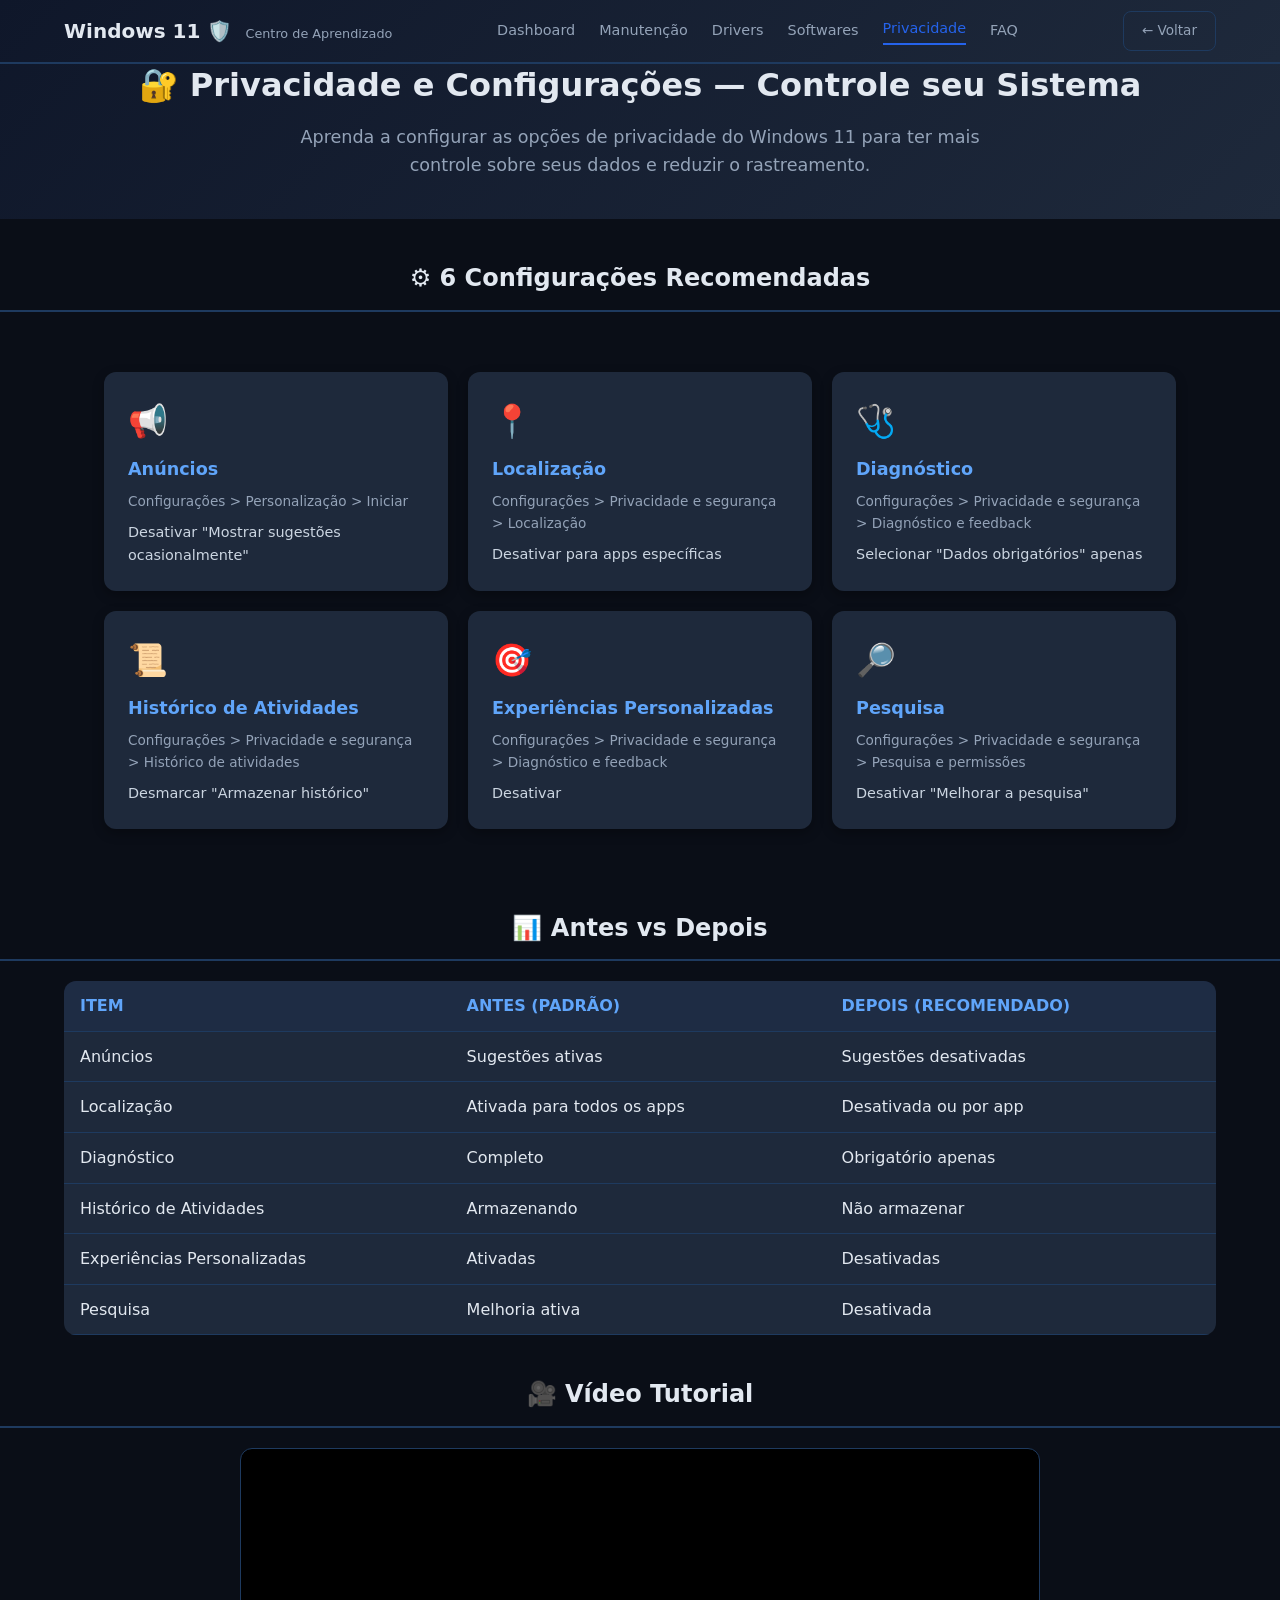
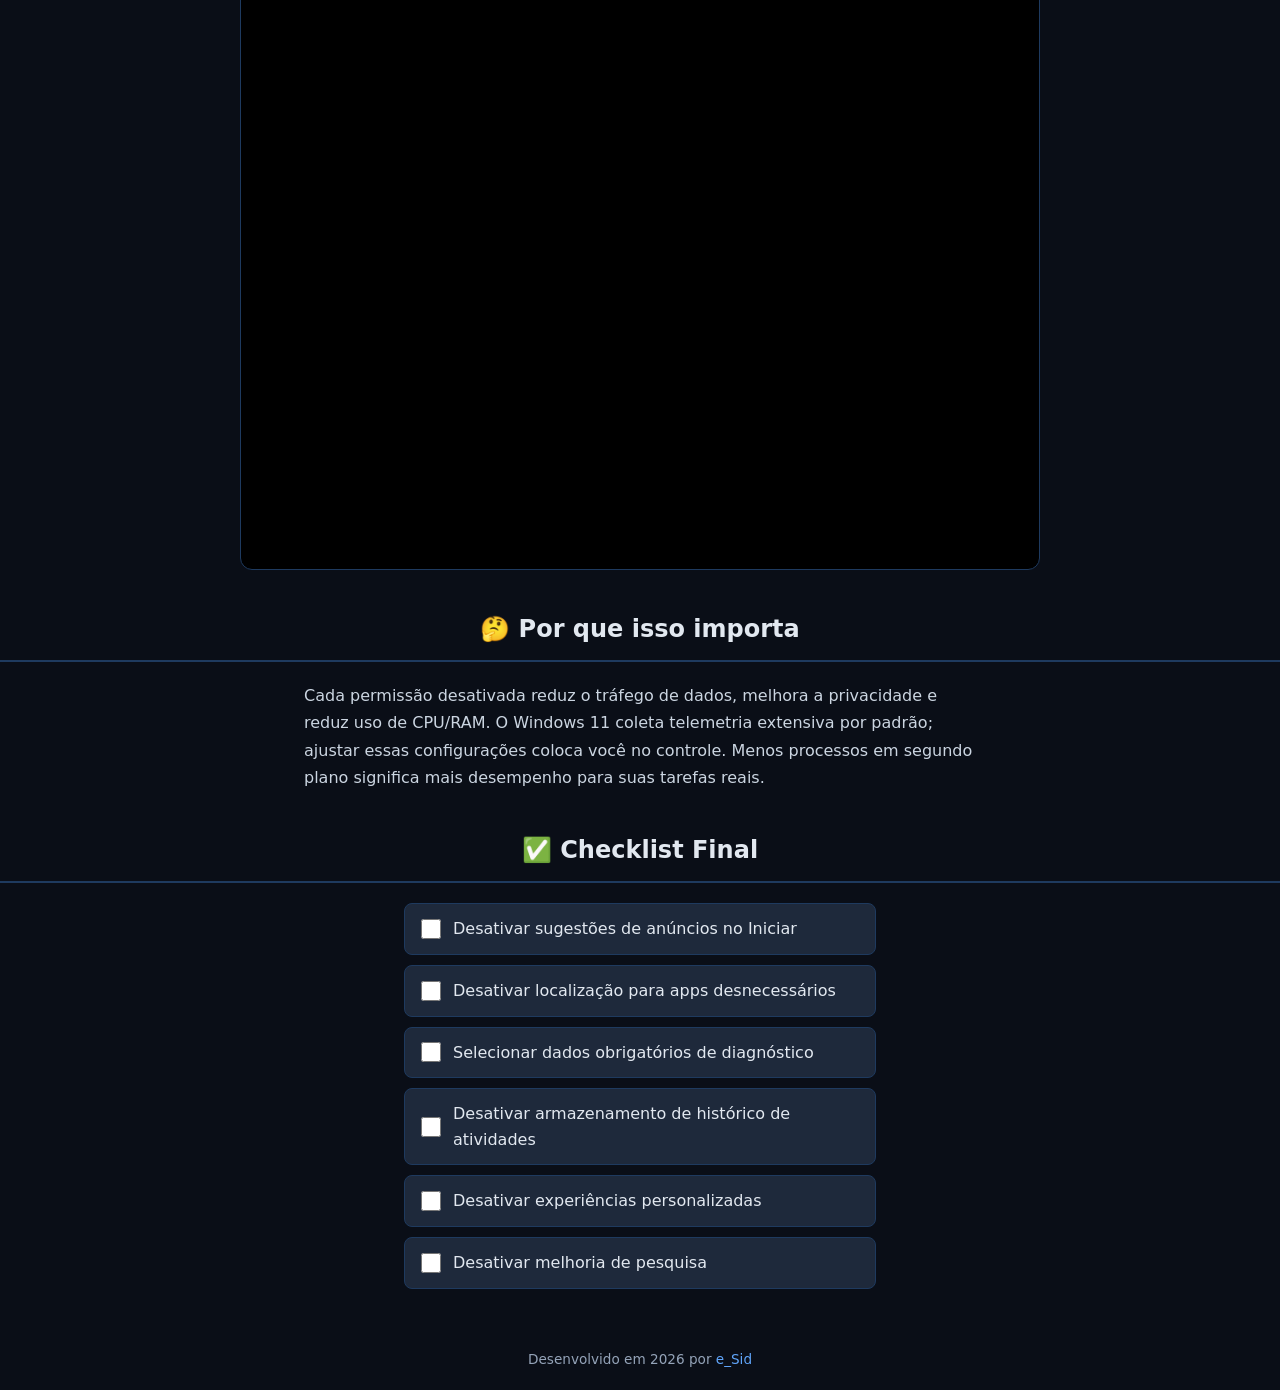
==== commit b04f4528: "Atualiza páginas e estilo base" ====
--- a/configuracoes.html
+++ b/configuracoes.html
@@ -376,6 +376,7 @@
       });
     });
   </script>
-
+   <script src="https://edusidegum.github.io/menu/scripts/bloco-incluir.js"></script>
+   <script src="https://edusidegum.github.io/menu/scripts/bloco-protecao.js"></script>
 </body>
 </html>
--- a/assets/css/style.css
+++ b/assets/css/style.css
@@ -1,14 +1,50 @@
-/* ===== VARIÁVEIS CSS ===== */
+/* ===== Reset Forte ===== */
+*, *::before, *::after {
+  box-sizing: border-box;
+  margin: 0;
+  padding: 0;
+}
+
+html {
+  scroll-behavior: smooth;
+}
+
+body {
+  background-color: #0a0e17 !important;
+  color: #e2e8f0;
+  font-family: 'Segoe UI', system-ui, -apple-system, sans-serif;
+  line-height: 1.6;
+  min-height: 100vh;
+}
+
+a {
+  color: #60a5fa;
+  text-decoration: none;
+  transition: color 0.3s ease;
+}
+
+a:hover {
+  color: #2563eb;
+}
+
+img {
+  max-width: 100%;
+  height: auto;
+  display: block;
+}
+
+/* ===== Variáveis ===== */
 :root {
   --bg-primary: #0a0e17;
   --bg-secondary: #111827;
-  --bg-card: #111827;
+  --bg-card: #1e293b;
   --bg-header: #0f172a;
   --text-primary: #e2e8f0;
   --text-secondary: #94a3b8;
   --text-muted: #64748b;
   --accent: #2563eb;
   --accent-hover: #3b82f6;
+  --accent-soft: #60a5fa;
   --accent-glow: rgba(37, 99, 235, 0.3);
   --success: #10b981;
   --warning: #ef4444;
@@ -19,44 +55,14 @@
   --font-stack: 'Segoe UI', system-ui, -apple-system, sans-serif;
 }
 
-/* ===== RESET ===== */
-*,
-*::before,
-*::after {
-  box-sizing: border-box;
-  margin: 0;
-  padding: 0;
-}
-
-html {
-  scroll-behavior: smooth;
-}
-
-body {
-  background-color: var(--bg-primary);
-  color: var(--text-primary);
-  font-family: var(--font-stack);
-  line-height: 1.7;
-}
-
-a {
-  color: var(--accent);
-  text-decoration: none;
-  transition: color 0.2s ease;
-}
-
-a:hover {
-  color: var(--accent-hover);
-}
-
-/* ===== UTILITÁRIOS DE LAYOUT ===== */
+/* ===== Layout ===== */
 .container {
   max-width: 1120px;
   margin: 0 auto;
   padding: 0 20px;
 }
 
-/* ===== HEADER ===== */
+/* ===== Header Fixo ===== */
 .top-header {
   position: fixed;
   top: 0;
@@ -69,11 +75,6 @@
   justify-content: space-between;
   padding: 0 5%;
   height: 64px;
-  transition: border-color 0.3s ease;
-}
-
-.top-header:hover {
-  border-bottom-color: var(--accent);
 }
 
 .header-logo {
@@ -82,12 +83,6 @@
   color: var(--text-primary);
 }
 
-.header-logo span {
-  font-size: 0.8rem;
-  color: var(--text-secondary);
-  margin-left: 8px;
-}
-
 .header-nav {
   display: flex;
   gap: 24px;
@@ -97,53 +92,49 @@
 .header-nav a {
   color: var(--text-secondary);
   font-size: 0.9rem;
-  padding: 4px 0;
-  transition: color 0.2s ease;
-}
-
-.header-nav a:hover {
-  color: var(--accent-hover);
-}
-
+  transition: color 0.3s ease, border-bottom 0.3s ease;
+  border-bottom: 2px solid transparent;
+  padding-bottom: 4px;
+}
+
+.header-nav a:hover,
 .header-nav a.active {
   color: var(--accent);
+}
+
+.header-nav a.active {
   border-bottom: 2px solid var(--accent);
-  padding-bottom: 2px;
 }
 
 .btn-voltar {
   display: inline-flex;
   align-items: center;
-  gap: 4px;
-  padding: 8px 18px;
+  gap: 6px;
   border: 1px solid var(--border-accent);
   border-radius: 8px;
   color: var(--text-secondary);
-  font-size: 0.85rem;
-  transition: all 0.2s ease;
+  padding: 8px 16px;
+  font-size: 0.9rem;
+  transition: all 0.3s ease;
 }
 
 .btn-voltar:hover {
   border-color: var(--accent);
   color: var(--accent);
-  background: rgba(37, 99, 235, 0.1);
-}
-
-.btn-voltar::before {
-  content: "\2190 ";
 }
 
 .header-spacer {
   height: 64px;
 }
 
-/* ===== HERO SECTION ===== */
+/* ===== Hero Section ===== */
 .hero-section {
   text-align: center;
   padding: 80px 20px 60px;
   background: linear-gradient(135deg, #0f172a 0%, #1e293b 50%, #0f172a 100%);
   background-size: 400% 400%;
   animation: gradientShift 10s ease infinite;
+  color: #e2e8f0;
 }
 
 @keyframes gradientShift {
@@ -156,53 +147,53 @@
   font-size: 2.5rem;
   font-weight: 800;
   margin-bottom: 16px;
-  line-height: 1.2;
 }
 
 .hero-section p {
   font-size: 1.15rem;
   color: var(--text-secondary);
-  max-width: 700px;
-  margin: 0 auto 24px;
+  max-width: 640px;
+  margin: 0 auto;
 }
 
 .hero-tagline {
   font-size: 0.9rem;
-  color: var(--accent);
+  color: var(--accent-soft);
   font-style: italic;
 }
 
-/* ===== CARDS ===== */
+/* ===== Cards ===== */
 .card {
   background: var(--bg-card);
   border: 1px solid var(--border-accent);
   border-radius: 12px;
   padding: 24px;
+  color: var(--text-primary) !important;
   transition: all 0.3s ease;
 }
 
 .card:hover {
   border-color: var(--accent);
   box-shadow: 0 0 20px var(--accent-glow);
-  transform: translateY(-2px);
-}
-
-/* ===== GRIDS ===== */
-.grid-2 {
-  display: grid;
-  gap: 24px;
-  grid-template-columns: 1fr;
-}
-
-.grid-3 {
-  display: grid;
-  gap: 24px;
-  grid-template-columns: 1fr;
-}
-
+}
+
+/* ===== Grids ===== */
+.grid-2,
+.grid-3,
 .grid-4 {
   display: grid;
   gap: 24px;
+}
+
+.grid-2 {
+  grid-template-columns: 1fr;
+}
+
+.grid-3 {
+  grid-template-columns: 1fr;
+}
+
+.grid-4 {
   grid-template-columns: 1fr;
 }
 
@@ -227,31 +218,28 @@
   }
 }
 
-/* ===== BOTÕES ===== */
+/* ===== Buttons ===== */
 .btn {
   display: inline-block;
   padding: 12px 28px;
   border-radius: 8px;
   font-weight: 600;
-  font-size: 0.95rem;
   cursor: pointer;
+  text-decoration: none;
   transition: all 0.3s ease;
   border: none;
-  text-decoration: none;
-  display: inline-flex;
-  align-items: center;
-  gap: 8px;
+  font-size: 1rem;
 }
 
 .btn-primary {
   background: var(--gradient-btn);
   color: #fff;
-  box-shadow: 0 4px 15px rgba(37, 99, 235, 0.3);
+  box-shadow: 0 4px 15px var(--accent-glow);
 }
 
 .btn-primary:hover {
-  box-shadow: 0 6px 25px rgba(37, 99, 235, 0.5);
-  transform: translateY(-1px);
+  box-shadow: 0 6px 20px var(--accent-glow);
+  transform: translateY(-2px);
 }
 
 .btn-secondary {
@@ -283,107 +271,81 @@
 
 .btn-ghost:hover {
   color: var(--accent);
-  background: rgba(37, 99, 235, 0.05);
-}
-
-/* ===== CODE BLOCKS ===== */
+}
+
+/* ===== Code Blocks ===== */
 .code-block {
   background: #0f172a;
   border: 1px solid var(--border-accent);
   border-radius: 8px;
-  padding: 12px 16px;
-  font-family: 'Cascadia Code', 'Fira Code', 'Consolas', monospace;
-  color: var(--success);
+  font-family: 'Courier New', monospace;
+  color: #10b981;
+  padding: 10px 14px;
   overflow-x: auto;
-  white-space: nowrap;
-}
-
-/* ===== ALERTAS ===== */
-.alert-warning,
-.alert-info,
-.alert-success,
-.alert-error {
-  padding: 16px 20px;
-  border-radius: 8px;
-  margin-bottom: 16px;
-}
-
+}
+
+/* ===== Alerts ===== */
 .alert-warning {
   background: rgba(239, 68, 68, 0.1);
   border: 1px solid #ef4444;
-  border-left: 4px solid #ef4444;
   color: #fca5a5;
 }
 
 .alert-info {
   background: rgba(37, 99, 235, 0.1);
-  border: 1px solid var(--accent-hover);
-  border-left: 4px solid var(--accent-hover);
+  border: 1px solid #3b82f6;
   color: #93c5fd;
 }
 
 .alert-success {
   background: rgba(16, 185, 129, 0.1);
-  border: 1px solid var(--success);
-  border-left: 4px solid var(--success);
+  border: 1px solid #10b981;
   color: #6ee7b7;
 }
 
-.alert-error {
-  background: rgba(239, 68, 68, 0.1);
-  border: 1px solid #ef4444;
-  border-left: 4px solid #ef4444;
-  color: #fca5a5;
-}
-
-.alert strong {
-  color: inherit;
-  display: block;
-  margin-bottom: 4px;
-}
-
-/* ===== TABELAS ===== */
+.alert-warning,
+.alert-info,
+.alert-success {
+  padding: 14px 18px;
+  border-radius: 8px;
+  margin: 16px 0;
+}
+
+/* ===== Tables ===== */
 .table-responsive {
   overflow-x: auto;
-  margin-bottom: 24px;
-}
-
-table {
+}
+
+.table-responsive table {
   width: 100%;
   border-collapse: collapse;
 }
 
-th,
-td {
+.table-responsive th,
+.table-responsive td {
   padding: 12px 16px;
+  border-bottom: 1px solid var(--border-accent);
+  color: var(--text-primary);
   text-align: left;
-  border-bottom: 1px solid var(--border-accent);
-}
-
-th {
-  color: var(--accent);
-  font-size: 0.85rem;
+}
+
+.table-responsive th {
+  color: var(--accent-soft);
   text-transform: uppercase;
+  background: rgba(37, 99, 235, 0.05);
   font-weight: 600;
-  background: rgba(37, 99, 235, 0.05);
-}
-
-/* ===== CHECKLIST ===== */
+}
+
+/* ===== Checklist ===== */
 .checklist-item {
   display: flex;
   align-items: center;
   gap: 12px;
   padding: 12px 16px;
-  cursor: pointer;
   border-radius: 8px;
   background: var(--bg-card);
   border: 1px solid var(--border-accent);
   margin-bottom: 8px;
-  transition: all 0.2s ease;
-}
-
-.checklist-item:hover {
-  border-color: var(--accent);
 }
 
 .checklist-item input[type="checkbox"] {
@@ -391,13 +353,11 @@
   width: 20px;
   height: 20px;
   flex-shrink: 0;
+}
+
+.checklist-item label {
+  color: var(--text-primary);
   cursor: pointer;
-}
-
-.checklist-item label {
-  cursor: pointer;
-  flex: 1;
-  color: var(--text-primary);
 }
 
 .checklist-item.done label {
@@ -405,15 +365,15 @@
   color: var(--text-muted);
 }
 
-/* ===== VIDEO WRAPPER ===== */
+/* ===== Video ===== */
 .video-wrapper {
   position: relative;
   width: 100%;
   padding-bottom: 56.25%;
   background: #000;
   border-radius: 12px;
+  border: 1px solid var(--border-accent);
   overflow: hidden;
-  border: 1px solid var(--border-accent);
 }
 
 .video-wrapper iframe {
@@ -425,68 +385,41 @@
   border: none;
 }
 
-/* ===== FOOTER ===== */
+/* ===== Footer ===== */
 .site-footer {
   background: var(--bg-primary);
   border-top: 2px solid var(--border-accent);
   padding: 40px 5% 24px;
-  margin-top: 60px;
   text-align: center;
   color: var(--text-secondary);
-  font-size: 0.85rem;
-}
-
-.footer-links {
-  display: flex;
-  justify-content: center;
-  gap: 24px;
-  flex-wrap: wrap;
-  margin-bottom: 12px;
 }
 
 .footer-links a {
   color: var(--text-secondary);
-  transition: color 0.2s ease;
+  margin: 0 12px;
+  transition: color 0.3s ease;
 }
 
 .footer-links a:hover {
   color: var(--accent);
 }
 
-.footer-autoridade {
-  margin-top: 12px;
-  font-size: 0.85rem;
-}
-
-.footer-autoridade a {
-  color: var(--text-secondary);
-  transition: color 0.2s ease;
-}
-
-.footer-autoridade a:hover {
-  color: var(--accent);
-}
-
-/* ===== SECTION TITLE ===== */
+/* ===== Section Title ===== */
 .section-title {
   font-size: 1.5rem;
   font-weight: 700;
   margin-bottom: 24px;
   color: var(--text-primary);
-  display: flex;
-  align-items: center;
-  gap: 10px;
   border-bottom: 2px solid var(--border-accent);
   padding-bottom: 12px;
 }
 
-/* ===== BACK TO TOP ===== */
+/* ===== Back to Top ===== */
 .back-to-top {
   position: fixed;
   bottom: 30px;
   right: 30px;
-  background: var(--bg-header);
-  color: var(--text-secondary);
+  background: #1e293b;
   border: 1px solid var(--border-accent);
   border-radius: 50%;
   width: 44px;
@@ -494,53 +427,42 @@
   display: flex;
   align-items: center;
   justify-content: center;
+  color: var(--text-secondary);
   cursor: pointer;
   z-index: 999;
-  transition: all 0.2s ease;
+  transition: all 0.3s ease;
 }
 
 .back-to-top:hover {
   background: var(--accent);
   color: #fff;
-  transform: translateY(-3px);
-}
-
-/* ===== UTILITY CLASSES ===== */
+}
+
+/* ===== Utilities ===== */
+.text-center { text-align: center; }
+.text-muted { color: var(--text-muted); }
+.text-accent { color: var(--accent); }
+.flex-center { display: flex; align-items: center; justify-content: center; }
 .mt-10 { margin-top: 10px; }
 .mt-20 { margin-top: 20px; }
 .mt-30 { margin-top: 30px; }
 .mb-10 { margin-bottom: 10px; }
 .mb-20 { margin-bottom: 20px; }
 .mb-30 { margin-bottom: 30px; }
-
-.text-center { text-align: center; }
-.text-left { text-align: left; }
-.text-right { text-align: right; }
-.text-muted { color: var(--text-muted); }
-.text-accent { color: var(--accent); }
-
-.flex-center {
-  display: flex;
-  align-items: center;
-  justify-content: center;
-}
-
 .gap-8 { gap: 8px; }
 .gap-12 { gap: 12px; }
 .gap-16 { gap: 16px; }
 .gap-24 { gap: 24px; }
 
-/* ===== SECTION DIVIDER ===== */
+/* ===== Section Divider ===== */
 .section-divider {
   width: 80px;
   height: 3px;
   background: linear-gradient(90deg, var(--accent), transparent);
-  border: none;
-  margin: 0 0 24px 0;
-  border-radius: 2px;
-}
-
-/* ===== RESPONSIVIDADE (max-width: 640px) ===== */
+  margin: 40px auto;
+}
+
+/* ===== Responsivo ===== */
 @media (max-width: 640px) {
   .hero-section h1 {
     font-size: 1.75rem;
@@ -548,18 +470,6 @@
 
   .hero-section p {
     font-size: 1rem;
-  }
-
-  .top-header {
-    padding: 0 16px;
-  }
-
-  .header-nav {
-    gap: 12px;
-  }
-
-  .header-nav a {
-    font-size: 0.8rem;
   }
 
   .grid-2,
@@ -571,4 +481,16 @@
   .card {
     padding: 16px;
   }
-}
+
+  .top-header {
+    padding: 0 3%;
+  }
+
+  .header-nav {
+    gap: 12px;
+  }
+
+  .container {
+    padding: 0 12px;
+  }
+}
